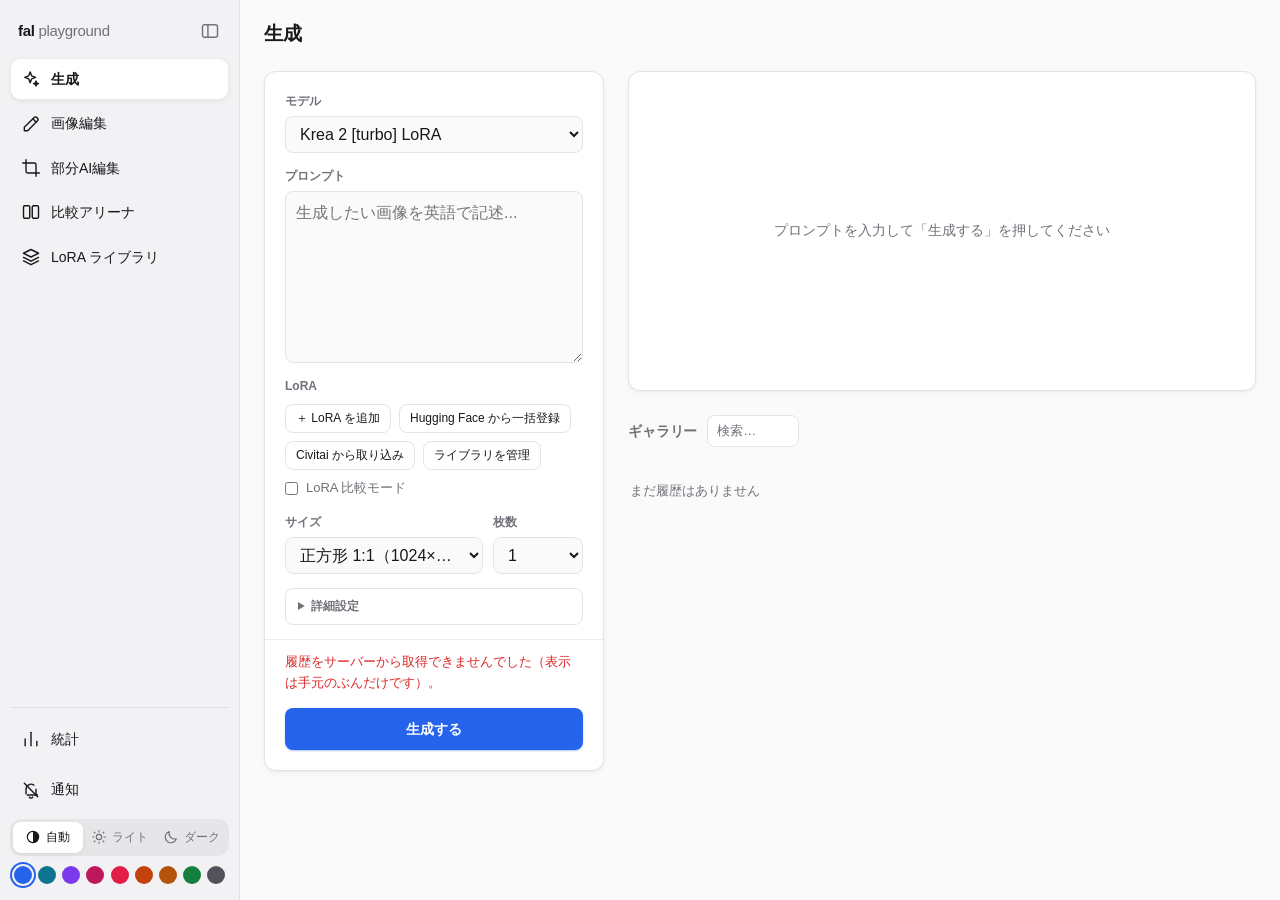
==== index.html @ 38bcb949 "アクセントカラーを 9 色から選べるようにする 8/20 のブランチ (9a305e4) に積まれたまま main に入っていなかった機能を、 今の作り (shell.js のサイドバーがテーマを持つ" ====
<!doctype html>
<html lang="ja" data-theme="auto">
<head>
<meta charset="utf-8">
<meta name="viewport" content="width=device-width, initial-scale=1, viewport-fit=cover">
<title>fal playground</title>
<!-- ホーム画面に追加してアプリとして使うための設定（iPhone / Android 共通）。
     manifest は Cloudflare Access の下でも読めるよう Cookie 付きで取らせる -->
<link rel="manifest" href="/manifest.json" crossorigin="use-credentials">
<link rel="icon" href="/icons/icon-192.png" type="image/png">
<link rel="apple-touch-icon" href="/icons/apple-touch-icon.png">
<meta name="apple-mobile-web-app-capable" content="yes">
<meta name="mobile-web-app-capable" content="yes">
<meta name="apple-mobile-web-app-title" content="fal">
<!-- ステータスバーの色。テーマの切り替えに合わせて push.js が実際の背景色に更新する -->
<meta name="theme-color" content="#fafafa" media="(prefers-color-scheme: light)">
<meta name="theme-color" content="#101012" media="(prefers-color-scheme: dark)">
<link rel="stylesheet" href="style.css">
<script>
/* 保存済みのテーマ・アクセントカラー・サイドバーの開閉は、描画前に反映する。
   後から JS で当てると、明→暗の切り替わりや幅の跳ねが一瞬見えてしまう */
(function () {
  try {
    var d = document.documentElement, s = localStorage;
    d.dataset.theme = s.getItem('fal_theme') || 'auto';
    var accent = s.getItem('fal_accent');
    if (accent && accent !== 'blue') d.dataset.accent = accent;
    d.dataset.sidebar = s.getItem('fal_sidebar') || 'open';
  } catch (e) { /* ストレージが使えない環境では既定のまま */ }
})();
</script>
<script src="store.js" defer></script>
<script src="lora-library.js" defer></script>
<script src="sync-merge.js" defer></script>
<script src="device-sync.js" defer></script>
<script src="hf-import.js" defer></script>
<script src="civitai-import.js" defer></script>
<script src="history-feed.js" defer></script>
<script src="gallery-pager.js" defer></script>
<script src="lightbox-zoom.js" defer></script>
<script src="swipe-nav.js" defer></script>
<script src="modal-errors.js" defer></script>
<script src="app.js" defer></script>
<script src="push.js" defer></script>
</head>
<body>

<div class="shell">

<!-- サイドバーの中身は shell.js が描画する（全ページ共通） -->
<aside id="appSidebar" class="sidebar" aria-label="ナビゲーション"></aside>

<div class="shell-body">

<main class="layout">
  <aside class="panel controls">
    <label class="field">
      <span class="label">モデル</span>
      <select id="modelSelect"></select>
    </label>

    <label class="field" id="customModelField" hidden>
      <span class="label">カスタムモデル ID</span>
      <input id="customModel" type="text" placeholder="fal-ai/..." spellcheck="false">
    </label>

    <details class="field lora-accordion collapsible" id="ckptField" hidden open>
      <summary class="label" id="ckptLabel">チェックポイント<span class="accordion-note" id="ckptSummaryNote"></span></summary>
      <div class="lora-row ckpt-row">
        <select id="ckptSelect" class="lora-select" title="生成に使うチェックポイント（UNet）。URL 登録したものは初回使用時に Modal Volume へ取り込まれます"></select>
        <input id="ckptPath" class="lora-path" type="text" placeholder="https://huggingface.co/owner/repo/resolve/main/... または Volume 内のファイル名" spellcheck="false" autocomplete="off" hidden>
        <div class="lora-actions">
          <button id="ckptHfBtn" class="ghost-btn small" type="button">Hugging Face から一括登録</button>
          <button id="ckptCivitaiBtn" class="ghost-btn small" type="button">Civitai から取り込み</button>
          <button id="ckptUnregBtn" class="ghost-btn small" type="button" hidden>登録解除</button>
        </div>
      </div>
      <div class="ckpt-hint">初回使用時は Hugging Face から Modal Volume への取り込みが走るため、サイズにより数分かかります（2 回目以降はキャッシュ）</div>
    </details>

    <label class="field prompt-field">
      <span class="label">プロンプト</span>
      <textarea id="prompt" rows="6" placeholder="生成したい画像を英語で記述..." spellcheck="false"></textarea>
    </label>

    <details class="field lora-accordion" id="loraField" hidden open>
      <summary class="label" id="loraLabel">LoRA</summary>
      <div id="loraList" class="lora-list"></div>
      <div class="lora-actions">
        <button id="addLoraBtn" class="ghost-btn small" type="button">＋ LoRA を追加</button>
        <button id="hfOpenBtn" class="ghost-btn small" type="button">Hugging Face から一括登録</button>
        <button id="civitaiOpenBtn" class="ghost-btn small" type="button">Civitai から取り込み</button>
        <a href="library.html" class="ghost-btn small" title="表示名・トリガーワード・既定 scale をまとめて編集します">ライブラリを管理</a>
      </div>
      <p class="hint" id="loraFilterHint" hidden></p>
      <label class="compare-toggle">
        <input type="checkbox" id="compareToggle"> LoRA 比較モード
      </label>

      <div class="field compare-field" id="compareField" hidden>
        <span class="label">比較する LoRA（試行ごと・共通 LoRA に追加されます）</span>
        <div id="variantList"></div>
        <button id="addVariantBtn" class="ghost-btn small" type="button">＋ 試行を追加</button>
      </div>
    </details>

    <div class="row">
      <label class="field">
        <span class="label">サイズ</span>
        <select id="sizeSelect"></select>
      </label>
      <label class="field num-field">
        <span class="label">枚数</span>
        <select id="numImages">
          <option value="1">1</option>
          <option value="2">2</option>
          <option value="3">3</option>
          <option value="4">4</option>
        </select>
      </label>
    </div>

    <div class="field custom-size" id="customSizeField" hidden>
      <div class="size-inputs">
        <label class="size-dim">
          <span class="label">幅</span>
          <input id="customWidth" type="number" min="256" max="2048" step="8" value="1280">
        </label>
        <button id="swapSizeBtn" class="ghost-btn icon-btn" type="button" title="幅と高さを入れ替え" aria-label="幅と高さを入れ替え">⇄</button>
        <label class="size-dim">
          <span class="label">高さ</span>
          <input id="customHeight" type="number" min="256" max="2048" step="8" value="720">
        </label>
      </div>
      <div class="size-hint">
        <span>8 の倍数・256〜2048</span>
        <span id="mpReadout"></span>
      </div>
    </div>

    <details class="advanced">
      <summary>詳細設定</summary>
      <div class="advanced-body">
        <div class="field">
          <span class="label">シード <em>（「固定」にチェック時のみ使用）</em></span>
          <div class="seed-row">
            <input id="seed" type="number" min="0" placeholder="random">
            <label class="seed-lock" title="チェックすると入力したシード値で生成します。オフの間はシードは使われずランダムになります">
              <input type="checkbox" id="seedLock"> 固定
            </label>
          </div>
        </div>
        <div class="row">
          <label class="field">
            <span class="label">ステップ数</span>
            <input id="steps" type="number" min="1" max="100" placeholder="デフォルト">
          </label>
          <label class="field">
            <span class="label">ガイダンス</span>
            <input id="guidance" type="number" min="0" max="30" step="0.5" placeholder="デフォルト">
          </label>
        </div>

        <!-- 統合版（wan_vace_app）の generate だけが受け付ける項目。空欄は送らない -->
        <div class="row" id="wanSamplerRow" hidden>
          <label class="field">
            <span class="label">サンプラー</span>
            <input id="samplerName" type="text" placeholder="er_sde" spellcheck="false" autocomplete="off">
          </label>
          <label class="field">
            <span class="label">スケジューラ</span>
            <input id="scheduler" type="text" placeholder="simple" spellcheck="false" autocomplete="off">
          </label>
          <label class="field num-field">
            <span class="label">denoise</span>
            <input id="denoise" type="number" min="0" max="1" step="0.05" placeholder="1.0">
          </label>
        </div>

        <!-- Qwen-Image 2.1 だけが受け付ける項目。空欄は送らない -->
        <div class="row" id="q21CfgRow" hidden>
          <label class="field num-field" title="前半のこのステップ数だけガイダンスを掛け、残りはガイダンス 1 で回します。空欄なら全ステップに掛けます。例: ステップ 40・ガイダンス 3 なら 12">
            <span class="label">ガイダンスを掛けるステップ</span>
            <input id="cfgSteps" type="number" min="0" max="100" step="1" placeholder="全ステップ">
          </label>
        </div>
      </div>
    </details>

    <div class="generate-area">
      <div class="generate-row">
        <button id="generateBtn" class="primary-btn">生成する</button>
        <!-- Modal 版のウォーム残り時間。減っていくリングだけで、秒数は出さない -->
        <span id="warmRing" class="warm-ring" role="img" hidden>
          <svg viewBox="0 0 24 24" aria-hidden="true">
            <circle class="warm-track" cx="12" cy="12" r="9"></circle>
            <circle class="warm-arc" cx="12" cy="12" r="9"></circle>
          </svg>
        </span>
      </div>
      <div class="job-stack">
        <div id="jobList" class="job-list"></div>
        <div id="jobHint" class="job-hint" hidden>コールドスタート時は 1 分ほどかかります</div>
        <div id="error" class="error" role="alert" hidden></div>
      </div>
    </div>
  </aside>

 <section class="results">
    <div id="detail" class="panel detail">
      <div class="detail-empty">プロンプトを入力して「生成する」を押してください</div>
   </div>

    <section class="gallery-section">
      <div class="gallery-head">
        <h2>ギャラリー</h2>
        <span id="galleryCount" class="gallery-count" title="履歴の件数・画像の枚数（検索中は一致したぶん）"></span>
        <input id="gallerySearch" class="gallery-search" type="search" size="8" placeholder="検索…" spellcheck="false" autocomplete="off">
      </div>
      <div id="gallery" class="gallery"></div>
   </section>
  </section>
</main>

</div><!-- /.shell-body -->
</div><!-- /.shell -->

<dialog id="statsDialog" class="key-dialog stats-dialog">
  <form method="dialog" class="key-form">
    <h2>生成時間の統計</h2>
    <p class="hint">
      アクセスポイント（モデル）別の、画像 1 枚あたりの生成所要時間です。<br>
      Modal 版は順次処理の待ち時間を除いた実処理時間で集計します（過去の記録は完了時刻からの推定補正）。
      fal はキュー待ちを含む実測値です。30 分を超える値は異常値として集計から除外します。
    </p>
    <div id="statsBody" class="stats-body"></div>
    <div class="key-actions">
      <!-- autofocus で開いた直後のフォーカスをスクロール領域ではなくボタンに置く -->
      <button value="close" class="ghost-btn" autofocus>閉じる</button>
    </div>
  </form>
</dialog>

<!-- 生成が終わっても勝手に飛ばさない。結果が画面の外にあるときだけこれを出し、
     押されたら結果まで送る（下にあるときは画面の下・上にあるときは上に出る） -->
<button id="jumpResult" class="jump-result" type="button" hidden>
  <span class="jump-arrow" aria-hidden="true">↓</span>生成結果へ
</button>

<div id="lightbox" class="lightbox" hidden>
  <button id="lightboxClose" class="lightbox-close mobile-only" type="button" aria-label="閉じる">✕</button>
  <img alt="">
  <div id="lightboxCounter" class="lightbox-counter mobile-only" hidden></div>
</div>

<script src="shell.js"></script>
</body>
</html>
---- style.css ----
/* ---------- theme ---------- */

/* アクセントカラー（サイドバーで 9 色から選ぶ。shell.js）。
   色ごとにライト用（-l）とダーク用（-d）の値を持ち、下の配色の定義が
   そのどちらかを --accent に入れる。どの色も、ボタンの文字（--accent-text）と
   背景の上の色がコントラスト比 4.5 以上になるように選んである。
   既定のブルーは以前からの配色のまま */
:root {
  --accent-l: #2563eb; --accent-hover-l: #1d4ed8; --accent-text-l: #ffffff;
  --accent-d: #3b82f6; --accent-hover-d: #60a5fa; --accent-text-d: #0b1220;
}
[data-accent="cyan"] { --accent-l: #0e7490; --accent-hover-l: #155e75; --accent-text-l: #ffffff; --accent-d: #22d3ee; --accent-hover-d: #67e8f9; --accent-text-d: #083344; }
[data-accent="purple"] { --accent-l: #7c3aed; --accent-hover-l: #6d28d9; --accent-text-l: #ffffff; --accent-d: #a78bfa; --accent-hover-d: #c4b5fd; --accent-text-d: #1e1033; }
[data-accent="pink"] { --accent-l: #be185d; --accent-hover-l: #9d174d; --accent-text-l: #ffffff; --accent-d: #f472b6; --accent-hover-d: #f9a8d4; --accent-text-d: #3b0a24; }
[data-accent="red"] { --accent-l: #e11d48; --accent-hover-l: #be123c; --accent-text-l: #ffffff; --accent-d: #fb7185; --accent-hover-d: #fda4af; --accent-text-d: #3b0712; }
[data-accent="orange"] { --accent-l: #c2410c; --accent-hover-l: #9a3412; --accent-text-l: #ffffff; --accent-d: #fb923c; --accent-hover-d: #fdba74; --accent-text-d: #2a1204; }
[data-accent="yellow"] { --accent-l: #b45309; --accent-hover-l: #92400e; --accent-text-l: #ffffff; --accent-d: #fbbf24; --accent-hover-d: #fcd34d; --accent-text-d: #291a00; }
[data-accent="green"] { --accent-l: #15803d; --accent-hover-l: #166534; --accent-text-l: #ffffff; --accent-d: #4ade80; --accent-hover-d: #86efac; --accent-text-d: #052e16; }
[data-accent="graphite"] { --accent-l: #52525b; --accent-hover-l: #3f3f46; --accent-text-l: #ffffff; --accent-d: #a1a1aa; --accent-hover-d: #d4d4d8; --accent-text-d: #18181b; }

:root {
  --bg: #fafafa;
  --panel: #ffffff;
  --text: #18181b;
  --muted: #71717a;
  --border: #e4e4e7;
  --accent: var(--accent-l);
  --accent-hover: var(--accent-hover-l);
  --accent-text: var(--accent-text-l);
  --danger: #dc2626;
  --warn: #d97706;
  --success: #16a34a;
  /* 重なりの階層はシャドウの深さで表現する（浮いているものほど深い） */
  --shadow: 0 1px 2px rgb(0 0 0 / 0.04), 0 2px 6px rgb(0 0 0 / 0.04);
  --shadow-raised: 0 2px 6px rgb(0 0 0 / 0.06), 0 8px 24px rgb(0 0 0 / 0.10);
  --shadow-floating: 0 4px 12px rgb(0 0 0 / 0.10), 0 24px 60px rgb(0 0 0 / 0.22);
  /* 半透明マテリアル: バー類は背後をぼかして透かし、コンテンツが下を流れる */
  --material: rgb(255 255 255 / 0.72);
  --hairline: rgb(0 0 0 / 0.07);
  /* サイドバーは本文よりわずかに沈ませて、操作の層と内容の層を分ける */
  --sidebar-bg: #f2f2f4;
  --nav-hover: rgb(0 0 0 / 0.05);
  --nav-active: color-mix(in srgb, var(--accent) 12%, transparent);
  /* 現在地の項目。サイドバーより明るい面を置いて浮かせる（色では示さない） */
  --nav-current: #ffffff;
  --nav-current-edge: rgb(0 0 0 / 0.08);
  color-scheme: light;
}

[data-theme="dark"] {
  --bg: #101012;
  --panel: #18181b;
  --text: #f4f4f5;
  --muted: #a1a1aa;
  --border: #2a2a2e;
  --accent: var(--accent-d);
  --accent-hover: var(--accent-hover-d);
  --accent-text: var(--accent-text-d);
  --danger: #f87171;
  --warn: #fbbf24;
  --success: #4ade80;
  --shadow: 0 1px 2px rgb(0 0 0 / 0.3), 0 2px 6px rgb(0 0 0 / 0.25);
  --shadow-raised: 0 2px 6px rgb(0 0 0 / 0.35), 0 8px 24px rgb(0 0 0 / 0.4);
  --shadow-floating: 0 4px 12px rgb(0 0 0 / 0.4), 0 24px 60px rgb(0 0 0 / 0.55);
  --material: rgb(20 20 23 / 0.72);
  --hairline: rgb(255 255 255 / 0.09);
  --sidebar-bg: #0b0b0d;
  --nav-hover: rgb(255 255 255 / 0.07);
  --nav-active: color-mix(in srgb, var(--accent) 20%, transparent);
  --nav-current: rgb(255 255 255 / 0.10);
  --nav-current-edge: rgb(255 255 255 / 0.14);
  color-scheme: dark;
}

@media (prefers-color-scheme: dark) {
  [data-theme="auto"] {
    --bg: #101012;
    --panel: #18181b;
    --text: #f4f4f5;
    --muted: #a1a1aa;
    --border: #2a2a2e;
    --accent: var(--accent-d);
    --accent-hover: var(--accent-hover-d);
    --accent-text: var(--accent-text-d);
    --danger: #f87171;
    --warn: #fbbf24;
    --success: #4ade80;
    --shadow: 0 1px 2px rgb(0 0 0 / 0.3), 0 2px 6px rgb(0 0 0 / 0.25);
    --shadow-raised: 0 2px 6px rgb(0 0 0 / 0.35), 0 8px 24px rgb(0 0 0 / 0.4);
    --shadow-floating: 0 4px 12px rgb(0 0 0 / 0.4), 0 24px 60px rgb(0 0 0 / 0.55);
    --material: rgb(20 20 23 / 0.72);
    --hairline: rgb(255 255 255 / 0.09);
    --sidebar-bg: #0b0b0d;
    --nav-hover: rgb(255 255 255 / 0.07);
    --nav-active: color-mix(in srgb, var(--accent) 20%, transparent);
    --nav-current: rgb(255 255 255 / 0.10);
    --nav-current-edge: rgb(255 255 255 / 0.14);
    color-scheme: dark;
  }
}

/* ---------- shape ---------- */
:root {
  /* 角丸は 2 段階だけ。面（パネル・カード）と、その中の部品（入力・ボタン） */
  --radius-panel: 12px;
  --radius-control: 8px;
  /* サイドバーの幅。畳むとアイコンだけのレールになる */
  --sidebar-w: 240px;
}

[data-sidebar="rail"] { --sidebar-w: 64px; }

/* ---------- motion ---------- */
:root {
  /* 既定はオーバーシュートなしの減衰カーブ（damping 1.0 相当）。
     跳ねる動きは勢いを伴う操作にだけ使う */
  --spring: cubic-bezier(0.32, 0.72, 0, 1);
  --dur-press: 0.1s;   /* 押下は即時に */
  --dur-quick: 0.2s;
  --dur-move: 0.35s;
}

/* ---------- base ---------- */
* { box-sizing: border-box; }

[hidden] { display: none !important; }

body {
  margin: 0;
  font-family: -apple-system, BlinkMacSystemFont, "Segoe UI", Roboto,
    "Hiragino Sans", "Noto Sans JP", sans-serif;
  font-size: 14px;
  line-height: 1.6;
  background: var(--bg);
  color: var(--text);
  /* テーマ切替（自動含む）で明暗が急にジャンプしないようにならす */
  transition: background-color 0.25s ease, color 0.25s ease;
}

a { color: var(--accent); }

/* 見出しはサイズに応じてトラッキングを詰める（大きい文字ほど負に） */
h2, h3 { letter-spacing: -0.01em; line-height: 1.3; }

/* ---------- 画面遷移 ---------- */
/* 画面ごとに別ページなので、移るたびに一度白くなる。それが「ワンテンポ遅れる」
   印象の正体でもあるため、前後の画面を短くクロスフェードでつなぐ。
   サイドバーとページバーには名前を付けて前後で同じものとして扱わせ、
   その場に留めたまま本文だけを入れ替える（現在地のハイライトだけが移る）。
   未対応のブラウザでは何も起きない＝これまでどおり */
@view-transition { navigation: auto; }

.sidebar { view-transition-name: app-sidebar; }
.pagebar { view-transition-name: app-pagebar; }

::view-transition-old(root), ::view-transition-new(root),
::view-transition-old(app-sidebar), ::view-transition-new(app-sidebar),
::view-transition-old(app-pagebar), ::view-transition-new(app-pagebar) {
  animation-duration: var(--dur-quick);
  animation-timing-function: var(--spring);
}

/* ---------- shell（サイドバー + ページバー） ---------- */
/* 画面ごとの機能はすべて左のサイドバーに集約する。上部に横並びのバーを置くと、
   項目が増えるたびに幅を食い合い、スマホでは横スクロールに追いやられていた。
   縦に並べれば増減に強く、今どの画面にいるかも一目で分かる。 */

.shell {
  display: flex;
  align-items: flex-start;
  min-height: 100vh;
  min-height: 100svh;
}

.shell-body {
  flex: 1;
  min-width: 0;
}

.sidebar {
  position: sticky;
  top: 0;
  z-index: 40;
  flex: none;
  width: var(--sidebar-w);
  height: 100vh;
  height: 100svh;
  display: flex;
  flex-direction: column;
  gap: 4px;
  /* viewport-fit=cover 対応。左端の切り欠きにも潜らせない */
  padding: 14px 10px calc(14px + env(safe-area-inset-bottom));
  padding-top: calc(14px + env(safe-area-inset-top));
  padding-left: calc(10px + env(safe-area-inset-left));
  background: var(--sidebar-bg);
  border-right: 1px solid var(--hairline);
  /* 畳むときは幅だけを動かす。中身の位置は動かさない（視線が散る） */
  transition: width var(--dur-move) var(--spring);
  overflow-x: hidden;
  overflow-y: auto;
  scrollbar-width: thin;
}

/* 引き出しを開いたときの移動先。器そのものなのでリングは出さない */
.sidebar:focus { outline: none; }

.sidebar-head {
  display: flex;
  align-items: center;
  gap: 6px;
  min-height: 36px;
  padding: 0 2px 6px;
}

.sidebar-brand {
  flex: 1;
  min-width: 0;
  padding-left: 6px;
  font-size: 15px;
  font-weight: 700;
  letter-spacing: -0.02em;
  color: var(--text);
  text-decoration: none;
  white-space: nowrap;
  overflow: hidden;
  text-overflow: ellipsis;
}

.sidebar-brand span { font-weight: 400; color: var(--muted); }

.sidebar-btn {
  flex: none;
  width: 34px;
  height: 34px;
  display: grid;
  place-items: center;
  border: none;
  background: none;
  color: var(--muted);
  border-radius: var(--radius-control);
  transition: background var(--dur-quick) ease, color var(--dur-quick) ease;
}

.sidebar-btn:hover { background: var(--nav-hover); color: var(--text); }

/* 閉じる ✕ はドロワー（幅の狭いとき）だけの操作 */
.sidebar-btn.drawer-only { display: none; }

.sidebar-nav {
  display: flex;
  flex-direction: column;
  gap: 2px;
}

.sidebar-foot {
  margin-top: auto;
  padding-top: 10px;
  display: flex;
  flex-direction: column;
  gap: 8px;
  border-top: 1px solid var(--hairline);
}

.nav-item {
  display: flex;
  align-items: center;
  gap: 10px;
  width: 100%;
  padding: 9px 10px;
  /* 現在地の枠ぶんを全項目で確保しておく（box-sizing: border-box なので
     枠が付いても大きさは変わらず、画面を移っても行の高さが動かない） */
  border: 1px solid transparent;
  background: none;
  border-radius: 10px;
  color: var(--text);
  font: inherit;
  font-weight: 500;
  text-align: left;
  text-decoration: none;
  white-space: nowrap;
  overflow: hidden;
  transition: background var(--dur-quick) ease, color var(--dur-quick) ease,
    border-color var(--dur-quick) ease, box-shadow var(--dur-quick) ease;
}

.nav-item:hover { background: var(--nav-hover); }
.nav-item:active { background: var(--nav-active); }

/* 現在地は、まわりより明るい面が薄く浮き出ている形で示す。
   文字色だけだと畳んだとき（アイコンのみ）に分からず、色で示すと
   テーマやコントラスト設定で読みにくくなるので、面と影で示す */
.nav-item.active {
  background: var(--nav-current);
  border-color: var(--nav-current-edge);
  color: var(--text);
  font-weight: 600;
  box-shadow: var(--shadow);
}

.nav-item .icon,
.pagebar-menu .icon,
.sidebar-btn .icon {
  width: 20px;
  height: 20px;
  flex: none;
}

.nav-label {
  min-width: 0;
  overflow: hidden;
  text-overflow: ellipsis;
}

/* アクセントカラーの色見本（9 色）。今の色には輪を付ける */
.accent-row {
  display: flex;
  justify-content: space-between;
  gap: 4px;
  padding: 2px 4px;
}

.accent-swatch {
  width: 18px;
  height: 18px;
  flex: none;
  padding: 0;
  border: none;
  border-radius: 50%;
  background: var(--swatch);
  cursor: pointer;
  transition: transform var(--dur-quick) var(--spring);
}

.accent-swatch:hover { transform: scale(1.15); }
.accent-swatch:active { transform: scale(0.9); }

.accent-swatch[aria-pressed="true"] {
  box-shadow: 0 0 0 2px var(--sidebar-bg), 0 0 0 4px var(--swatch);
}

/* 生成完了の通知（push.js）。オン / オフでベルの絵を入れ替え、オンのときだけ色を付ける */
#pushNav .push-icon { display: contents; }
#pushNav .push-icon-on,
#pushNav.on .push-icon-off { display: none; }
#pushNav.on .push-icon-on { display: contents; }
#pushNav.on { color: var(--accent); }
#pushNav.busy { opacity: 0.6; pointer-events: none; }

/* 通知まわりの案内。画面ごとに共通のお知らせ欄が無いので、小さなトーストで出す */
.push-toast {
  position: fixed;
  /* left/right + margin auto で中央に寄せる（left: 50% だけだと使える幅が
     画面の半分になり、短い文でも折り返してしまう） */
  left: 16px;
  right: 16px;
  margin-inline: auto;
  width: fit-content;
  max-width: 520px;
  bottom: calc(24px + env(safe-area-inset-bottom));
  z-index: 60;
  padding: 12px 16px;
  border-radius: 12px;
  background: var(--material);
  -webkit-backdrop-filter: blur(20px) saturate(180%);
  backdrop-filter: blur(20px) saturate(180%);
  border: 1px solid var(--hairline);
  box-shadow: var(--shadow);
  color: var(--text);
  font-size: 14px;
  line-height: 1.5;
  transform: translateY(12px);
  opacity: 0;
  visibility: hidden;
  transition: opacity 0.2s ease, transform 0.2s ease, visibility 0.2s;
}

.push-toast.show {
  opacity: 1;
  visibility: visible;
  transform: translateY(0);
}

@media (max-width: 430px) {
  /* 下部固定の生成バーに重ならない位置に出す */
  .push-toast { bottom: calc(110px + env(safe-area-inset-bottom)); }
}

@media (prefers-reduced-motion: reduce) {
  .push-toast { transition: none; }
}

/* テーマは巡回ボタンではなく 3 択にする。今どれを選んでいるかが常に見える */
.theme-seg {
  display: flex;
  gap: 2px;
  padding: 3px;
  border-radius: 11px;
  background: var(--nav-hover);
}

.theme-btn {
  flex: 1;
  min-width: 0;
  display: flex;
  align-items: center;
  justify-content: center;
  gap: 5px;
  padding: 6px 4px;
  border: none;
  background: none;
  border-radius: 8px;
  color: var(--muted);
  font-size: 12px;
  transition: background var(--dur-quick) ease, color var(--dur-quick) ease;
}

.theme-btn .icon { width: 16px; height: 16px; flex: none; }
.theme-btn:hover { color: var(--text); }

.theme-btn[aria-pressed="true"] {
  background: var(--panel);
  color: var(--text);
  box-shadow: var(--shadow);
}

.theme-label { overflow: hidden; text-overflow: ellipsis; }

/* ---------- ページバー ---------- */
/* PC では画面名の見出しだけ。狭いときだけハンバーガー付きの固定バーになる */
.pagebar {
  display: flex;
  align-items: center;
  gap: 8px;
  max-width: 1400px;
  margin: 0 auto;
  padding: 22px 24px 0;
}

[data-page="edit.html"] .pagebar,
[data-page="library.html"] .pagebar { max-width: 760px; }
[data-page="imgedit.html"] .pagebar { max-width: 860px; }
[data-page="imgedit.html"] .pagebar,
[data-page="library.html"] .pagebar { padding-inline: 16px; }

.pagebar-title {
  margin: 0;
  font-size: 19px;
  font-weight: 650;
  letter-spacing: -0.02em;
  line-height: 1.3;
}

.pagebar-menu { display: none; }

.shell-scrim {
  position: fixed;
  inset: 0;
  /* 下部固定の生成バー（z-index: 50）ごと暗くする */
  z-index: 55;
  background: rgb(0 0 0 / 0.4);
  -webkit-backdrop-filter: blur(3px);
  backdrop-filter: blur(3px);
  animation: fade-in var(--dur-quick) ease;
}

/* 常設サイドバー（901px 以上）だけの畳んだ状態 */
@media (min-width: 901px) {
  [data-sidebar="rail"] .sidebar-brand { display: none; }
  [data-sidebar="rail"] .sidebar-head { justify-content: center; padding-inline: 0; }
  [data-sidebar="rail"] .nav-label,
  [data-sidebar="rail"] .theme-label { display: none; }

  [data-sidebar="rail"] .nav-item {
    justify-content: center;
    padding-inline: 0;
  }

  /* 畳んだ幅では 3 つ横に並ばないので縦に積む */
  [data-sidebar="rail"] .theme-seg { flex-direction: column; }
  [data-sidebar="rail"] .theme-btn { padding: 8px 4px; }
  /* アクセントの色見本は、畳んだサイドバー（アイコンだけ）には入らないので出さない */
  [data-sidebar="rail"] .accent-row { display: none; }
}

/* ドロワー（900px 以下）: 常設をやめて、上から重なる引き出しにする */
@media (max-width: 900px) {
  .sidebar {
    position: fixed;
    top: 0;
    left: 0;
    bottom: 0;
    height: auto;
    width: min(272px, 85vw);
    background: var(--panel);
    box-shadow: var(--shadow-floating);
    transform: translateX(-100%);
    transition: transform var(--dur-move) var(--spring);
    /* 下部固定の生成バー（z-index: 50）より前に出す */
    z-index: 60;
  }

  [data-drawer="open"] .sidebar { transform: none; }

  .sidebar-btn.drawer-only { display: grid; }
  #sidebarToggle { display: none; }

  .pagebar {
    position: sticky;
    top: 0;
    z-index: 30;
    max-width: none;
    padding: 10px 16px;
    padding-top: calc(10px + env(safe-area-inset-top));
    padding-left: calc(16px + env(safe-area-inset-left));
    padding-right: calc(16px + env(safe-area-inset-right));
    background: var(--material);
    -webkit-backdrop-filter: blur(20px) saturate(180%);
    backdrop-filter: blur(20px) saturate(180%);
    border-bottom: 1px solid var(--hairline);
  }

  [data-page] .pagebar { max-width: none; padding-inline: 16px; }

  .pagebar-menu {
    display: grid;
    place-items: center;
    width: 40px;
    height: 40px;
    margin-left: -8px;
    border: none;
    background: none;
    border-radius: 10px;
    color: var(--text);
  }

  .pagebar-menu:active { background: var(--nav-hover); }
  .pagebar-title { font-size: 17px; }
}

/* ---------- layout ---------- */
/* 列は minmax(0, 1fr) にする。1fr だけだと最小幅が auto になり、
   折り返せない中身（select の長いモデル名など）の固有幅で列が
   ビューポートより広がってページ全体が横にはみ出す（スマホで
   縮小表示・右に余白ができる）ため */
.layout {
  display: grid;
  grid-template-columns: 340px minmax(0, 1fr);
  gap: 24px;
  max-width: 1400px;
  margin: 0 auto;
  padding: 24px;
}

@media (max-width: 900px) {
  .layout { grid-template-columns: minmax(0, 1fr); }
}

.panel {
  background: var(--panel);
  border: 1px solid var(--border);
  border-radius: var(--radius-panel);
  box-shadow: var(--shadow);
}

/* ---------- controls ---------- */
.controls {
  padding: 20px;
  display: flex;
  flex-direction: column;
  gap: 14px;
  align-self: start;
  position: sticky;
  top: 24px;
  /* パネルが縦長でも生成ボタンに届くよう、はみ出し分は内部スクロール */
  max-height: calc(100vh - 48px);
  max-height: calc(100svh - 48px);
  overflow-y: auto;
}

@media (max-width: 900px) {
  .controls {
    position: static;
    max-height: none;
    overflow: visible;
  }
}

.field {
  display: flex;
  flex-direction: column;
  gap: 5px;
}

.label {
  font-size: 12px;
  font-weight: 600;
  color: var(--muted);
}

.label em {
  font-style: normal;
  font-weight: 400;
}

input, select, textarea {
  font: inherit;
  /* 16px 未満だと iOS Safari がフォーカス時に自動ズームする */
  font-size: 16px;
  color: var(--text);
  background: var(--bg);
  border: 1px solid var(--border);
  border-radius: var(--radius-control);
  padding: 8px 10px;
  width: 100%;
  /* width: 100% だけでは縮まない。min-width の初期値 auto は「中身の幅」を
     下限にするので、中身が画面より広いと箱ごと広がる。
     **iOS Safari は <select> の中身を「いちばん長い選択肢」で測る**ため、
     長いチェックポイント名（例「既定（qwen_image_2.1_Q8_0.gguf）」）が入ると
     行が画面幅を超え、ページ全体が横にパンできてしまう。
     .lora-head .lora-select には個別に入れてあったが、チェックポイント欄の
     select は .lora-row の直下なのでそのルールが当たっていなかった。
     ここで全体に効かせる（Chromium は select を勝手に切り詰めるので再現しない） */
  min-width: 0;
  max-width: 100%;
  transition: border-color var(--dur-quick) ease, box-shadow var(--dur-quick) ease;
}

/* 縮めた select の文字は「…」で切る（ぶつ切りだと壊れて見える） */
select { text-overflow: ellipsis; }

input:focus, select:focus, textarea:focus {
  outline: none;
  border-color: var(--accent);
  box-shadow: 0 0 0 3px color-mix(in srgb, var(--accent) 22%, transparent);
}

textarea { resize: vertical; min-height: 80px; }

.row { display: flex; gap: 10px; }
/* min-width: 0 が無いと、flex item の下限が「中身の固有幅」になる。
   **iOS Safari は width: 100% の <input> を縮められる箱として扱わず、
   固有幅（size=20 ぶん、16px で 170px 前後）をそのまま下限に効かせる**。
   そのため 3 欄の行（サンプラー / スケジューラ / denoise。Modal のモデルを
   選んだときだけ出る）が 550px 前後まで広がり、ページ全体が横にパンできて
   いた。Chromium は % 幅の input の min-content を 0 とみなすので再現しない
   （input 自体の min-width: 0 は 518df1e で入れてあるが、それは input の
   下限であって、この label の下限には効かない） */
.row .field { flex: 1; min-width: 0; }
.num-field { max-width: 90px; }

.advanced {
  border: 1px solid var(--border);
  border-radius: 8px;
  padding: 0;
}

.advanced summary {
  cursor: pointer;
  padding: 8px 12px;
  font-size: 12px;
  font-weight: 600;
  color: var(--muted);
  user-select: none;
}

.advanced-body {
  padding: 4px 12px 12px;
  display: flex;
  flex-direction: column;
  gap: 12px;
}

.seed-row {
  display: flex;
  align-items: center;
  gap: 10px;
}

.seed-row input[type="number"] {
  flex: 1;
  min-width: 0;
}

.seed-lock {
  display: flex;
  align-items: center;
  gap: 6px;
  font-size: 13px;
  color: var(--muted);
  cursor: pointer;
  white-space: nowrap;
}

.seed-lock input {
  width: auto;
  margin: 0;
  accent-color: var(--accent);
}

/* ---------- lora ---------- */
/* PC ではアコーディオンとして振る舞わせない（常時展開・従来のラベル見た目） */
details.lora-accordion { display: block; }

.lora-accordion > summary {
  list-style: none;
  pointer-events: none;
  user-select: none;
}

.lora-accordion > summary::-webkit-details-marker { display: none; }

/* 畳めること自体に意味があるアコーディオン（詳細設定など）は、PC でも
   summary を押せるようにする。上の pointer-events: none は「PC では常に開いた
   まま見せる」ための指定で、open が付いていない details に効くと二度と
   開けなくなる */
.lora-accordion.collapsible > summary {
  pointer-events: auto;
  cursor: pointer;
}

.lora-accordion.collapsible > summary::before { content: "\25B8 "; }
.lora-accordion.collapsible[open] > summary::before { content: "\25BE "; }

.lora-accordion > :not(summary) { margin-top: 8px; }

/* 畳んでいる間だけ、summary に今の選択内容を添える（開けば中身で分かる） */
.accordion-note {
  color: var(--muted);
  font-weight: 400;
}

.accordion-note:not(:empty)::before { content: "："; }

.lora-accordion[open] > summary .accordion-note { display: none; }

.lora-list {
  display: flex;
  flex-direction: column;
  gap: 8px;
}

.lora-list:empty { display: none; }

.lora-row {
  border: 1px solid var(--border);
  border-radius: 8px;
  padding: 10px;
  display: flex;
  flex-direction: column;
  gap: 8px;
}

.lora-scale {
  display: flex;
  align-items: center;
  gap: 8px;
}

.lora-scale .scale-label {
  font-size: 12px;
  color: var(--muted);
}

.lora-scale input[type="range"] {
  flex: 1;
  width: auto;
  min-width: 0;
  padding: 0;
  border: none;
  background: transparent;
  accent-color: var(--accent);
}

.lora-scale input[type="range"]:focus { outline: none; }

.lora-scale input[type="number"] { width: 64px; flex-shrink: 0; }

.lora-scale button { flex-shrink: 0; }

.lora-actions {
  display: flex;
  gap: 8px;
  flex-wrap: wrap;
  align-items: center;
}
.lora-actions a.ghost-btn { text-decoration: none; }

/* チェックポイント指定版の選択行（.lora-row の構造を流用） */
.ckpt-hint {
  margin-top: 6px;
  font-size: 12px;
  color: var(--muted);
}

.lora-head {
  display: flex;
  gap: 8px;
}

.lora-head .lora-select {
  flex: 1;
  min-width: 0;
}

/* LoRA 行の ★（お気に入り）。ライブラリ管理画面の★と同じ見た目・同じ意味 */
.lora-fav {
  align-self: center;
  cursor: pointer;
}

/* 有効 / 無効の切り替え。押すたびに入れ替わるので、ボタンには「今の状態」を出す */
.lora-onoff {
  flex-shrink: 0;
  min-width: 3.6em;
}

.lora-onoff[aria-pressed="false"] {
  color: var(--muted);
  border-style: dashed;
}

/* 無効にした行は薄くする。行も重みも残っているが、効いていないことが分かるように */
.lora-row.lora-off > :not(.lora-head) {
  opacity: 0.45;
}

.lora-row.lora-off .lora-select {
  color: var(--muted);
}

/* ---------- lora compare ---------- */
.compare-toggle {
  display: flex;
  align-items: center;
  gap: 8px;
  font-size: 13px;
  color: var(--muted);
  cursor: pointer;
  margin-top: 2px;
}

.compare-toggle input {
  width: auto;
  margin: 0;
  accent-color: var(--accent);
}

.compare-field {
  gap: 10px;
}

#variantList {
  display: flex;
  flex-direction: column;
  gap: 10px;
}

.variant {
  border: 1px solid var(--border);
  border-radius: 8px;
  padding: 10px;
  display: flex;
  flex-direction: column;
  gap: 8px;
}

.variant-head {
  display: flex;
  align-items: center;
  justify-content: space-between;
}

.variant-title {
  font-size: 12px;
  font-weight: 600;
  color: var(--text);
}

.compare-grid {
  display: grid;
  grid-template-columns: repeat(auto-fit, minmax(min(220px, 100%), 1fr));
  gap: 16px;
}

.compare-col {
  display: flex;
  flex-direction: column;
  gap: 8px;
}

.compare-col-title {
  font-size: 13px;
  font-weight: 600;
  overflow: hidden;
  text-overflow: ellipsis;
  white-space: nowrap;
}

.compare-img {
  width: 100%;
  height: auto;
  border-radius: 8px;
  border: 1px solid var(--border);
  display: block;
}

.compare-col .ghost-btn { align-self: flex-start; }

/* 実行中に出ているのは前回の結果。新しいものと取り違えないよう、
   薄くして見出しに印を出す（出来上がったら元に戻る） */
.edit-result .stale-badge { display: none; }
.edit-result.stale .stale-badge {
  display: inline-block;
  margin-left: 8px;
  padding: 2px 7px;
  border-radius: 6px;
  background: var(--warn);
  color: #ffffff;
  font-size: 11px;
  font-weight: 600;
  vertical-align: middle;
}
.edit-result.stale img { opacity: 0.55; }

/* まだサーバーに取り込めていない画像を持つ記録。提供元の CDN が消したら
   失われるので、枠と印で見分けられるようにする。裏の片付けで取り込まれれば、
   次にギャラリーを取り直したときに消える */
.gallery-item.external,
.gallery-item.external:hover { border-color: var(--warn); }

.external-badge {
  position: absolute;
  top: 6px;
  right: 6px;
  background: var(--warn);
  color: #ffffff;
  font-size: 11px;
  font-weight: 600;
  padding: 2px 7px;
  border-radius: 6px;
}

.compare-badge {
  position: absolute;
  top: 6px;
  left: 6px;
  background: var(--accent);
  color: var(--accent-text);
  font-size: 11px;
  font-weight: 600;
  padding: 2px 7px;
  border-radius: 6px;
}

/* ---------- custom resolution ---------- */
.custom-size {
  border: 1px solid var(--border);
  border-radius: 8px;
  padding: 12px;
  gap: 10px;
}

.size-inputs {
  display: flex;
  align-items: flex-end;
  gap: 8px;
}

.size-dim {
  flex: 1;
  display: flex;
  flex-direction: column;
  gap: 5px;
}

.icon-btn {
  flex-shrink: 0;
  width: 36px;
  height: 36px;
  padding: 0;
  font-size: 15px;
  line-height: 1;
}

.size-hint {
  display: flex;
  justify-content: space-between;
  font-size: 12px;
  color: var(--muted);
}

/* ---------- buttons ---------- */
button { font: inherit; cursor: pointer; -webkit-tap-highlight-color: transparent; }

button:focus-visible, a.ghost-btn:focus-visible, a.nav-item:focus-visible {
  outline: 2px solid var(--accent);
  outline-offset: 2px;
}

/* 押下の瞬間（pointer-down）に沈み、離すとスプリングで戻る。
   click を待ってからの反応は死んで見える */
.primary-btn, .ghost-btn {
  transition: background var(--dur-quick) ease,
    border-color var(--dur-quick) ease,
    transform var(--dur-move) var(--spring);
}

.primary-btn:active:not(:disabled),
.ghost-btn:active {
  transform: scale(0.97);
  transition-duration: var(--dur-press), var(--dur-press), var(--dur-press);
}

.primary-btn {
  background: var(--accent);
  color: var(--accent-text);
  border: none;
  border-radius: var(--radius-control);
  padding: 10px 16px;
  font-weight: 600;
  box-shadow: 0 1px 2px color-mix(in srgb, var(--accent) 35%, transparent);
}

.primary-btn:hover:not(:disabled) { background: var(--accent-hover); }
.primary-btn:disabled { opacity: 0.55; cursor: default; }

.ghost-btn {
  background: transparent;
  color: var(--text);
  border: 1px solid var(--border);
  border-radius: var(--radius-control);
  padding: 6px 12px;
  white-space: nowrap;
}

.ghost-btn:hover { border-color: var(--muted); }
.ghost-btn.small { font-size: 12px; padding: 4px 10px; }

/* ---------- generate area ---------- */
.generate-area {
  display: flex;
  flex-direction: column;
  gap: 14px;
}

/* ジョブ一覧・注記・エラーの入れ物。ボックスは作らず、中身を generate-area の
   flex に直接ぶら下げ、order でボタンより上に並べる（PC・モバイル共通）。
   生成ボタンは flex の最後・下端に残るため、ジョブが増減しても位置が動かない */
.job-stack { display: contents; }
.generate-area .job-list,
.generate-area .job-hint,
.generate-area .error { order: -1; }

/* PC / タブレット: フォームが縦に長くてもスクロールせずに生成ボタンへ届くよう、
   コントロールパネルの下端に貼り付ける（パネル内スクロール時も常に見える） */
@media (min-width: 431px) {
  /* パネルの下 padding は generate-area 側で持つ。
     負の margin-bottom で padding を覆う方式だと、sticky の bottom: 0 が
     マージンボックス基準で解決され、貼り付き位置が 20px 浮いて下に
     透明な隙間ができる（背後のフォームが透ける）ため */
  .controls { padding-bottom: 0; }

  /* ジョブ一覧はボタンの上（order: -1）に通常フローで積む。バー全体が下端に
     貼り付いているため、ジョブが増えるとバーは上へ伸び、最下段のボタンは
     動かない。overlay と違いフォームに重ならず、隠れた設定もスクロールで
     たどれる。ジョブが多いときは job-list 側が内部スクロールで高さを抑える */
  .generate-area {
    position: sticky;
    bottom: 0;
    z-index: 5;
    margin: 0 -20px; /* パネルの左右 padding ぶん広げて背景で覆う */
    padding: 12px 20px 20px;
    /* 半透明マテリアル: 背後のフォームがぼけて透け、バーが「浮いている」ことが分かる */
    background: var(--material);
    -webkit-backdrop-filter: blur(20px) saturate(180%);
    backdrop-filter: blur(20px) saturate(180%);
    border-top: 1px solid var(--hairline);
    border-radius: 0 0 12px 12px;
  }
}

/* 生成ボタンの行。ウォーム表示のリングをボタンの右に並べる */
.generate-row {
  display: flex;
  align-items: center;
  gap: 10px;
}

.generate-row .primary-btn { flex: 1; min-width: 0; }

/* ウォームの残り時間。秒数は出さず、リングが減るだけ（急かさないため）。
   残り 30 秒で黄、10 秒で赤。冷えているときは輪郭だけ残す */
.warm-ring {
  flex-shrink: 0;
  width: 26px;
  height: 26px;
  display: block;
}

.warm-ring svg {
  width: 100%;
  height: 100%;
  /* 12 時の位置から時計回りに減る */
  transform: rotate(-90deg);
}

.warm-ring circle {
  fill: none;
  stroke-width: 3;
  stroke-linecap: round;
}

.warm-track { stroke: var(--border); }

.warm-arc {
  stroke: var(--success);
  /* 円周（2πr, r=9）。残りぶんだけ描く指定は JS が stroke-dashoffset で行う */
  stroke-dasharray: 56.55;
  transition: stroke-dashoffset var(--dur-quick) linear, stroke var(--dur-quick) ease;
}

.warm-ring.soon .warm-arc { stroke: var(--warn); }
.warm-ring.last .warm-arc { stroke: var(--danger); }
.warm-ring.cold .warm-arc { stroke: transparent; }

/* 生成中はコンテナが動いているので、満ちたまま静かに脈打たせる。
   **SVG の circle ではなく外側の span を動かす。** circle の opacity を動かすと
   毎フレーム描き直しになり、しかもリングは backdrop-filter の効いた生成バーの
   中なので、iOS はそのたびにバー全体のぼかしを描き直す（生成中ずっと重い）。
   HTML 要素の opacity アニメーションは合成だけで済む */
.warm-ring.busy { animation: warm-pulse 1.6s ease-in-out infinite; will-change: opacity; }

@keyframes warm-pulse {
  0%, 100% { opacity: 1; }
  50% { opacity: 0.35; }
}

@media (prefers-reduced-motion: reduce) {
  .warm-ring.busy { animation: none; }
  .warm-arc { transition: none; }
}

/* ---------- running jobs ---------- */
/* 生成中も追加リクエストを送れるため、実行中のジョブは 1 件 = 1 行の
   コンパクトな表示で並べる。件数が多いときはリスト内でスクロールし、
   フォームや生成ボタンを圧迫しない */
.job-list {
  display: flex;
  flex-direction: column;
  gap: 6px;
  max-height: 150px;
  overflow-y: auto;
}

.job-list:empty { display: none; }

.job-row {
  display: flex;
  align-items: center;
  gap: 8px;
  font-size: 13px;
  /* 長いステータス（比較モードの試行表示など）でもプロンプトや ✕ を
     押し出さず、収まらない分は折り返す */
  flex-wrap: wrap;
}

.job-row .status {
  flex: none;
  white-space: nowrap;
  /* 経過秒の桁替わりで行がガタつかないよう数字を等幅にする */
  font-variant-numeric: tabular-nums;
}

/* プロンプト / エラーは 1 行に省略表示し、クリックで全文表示を切り替える。
   flex-basis を 0 にしておくと、折り返し判定が本文の長さではなく
   min-width で行われる（コンテンツ幅 auto だと長文が常に折り返されてしまう） */
.job-row .job-prompt,
.job-row .error {
  flex: 1 1 0;
  min-width: 8em;
  overflow: hidden;
  text-overflow: ellipsis;
  white-space: nowrap;
  cursor: pointer;
}

.job-row .job-prompt { color: var(--muted); }

.job-row .expanded {
  white-space: normal;
  overflow: visible;
}

.job-row .job-x {
  flex: none;
  padding: 2px 8px;
}

/* Modal 版ジョブの実行中だけ出す共通の注意書き（各行には出さない） */
.job-hint {
  font-size: 12px;
  color: var(--muted);
}

/* ---------- status / error ---------- */
.status {
  font-size: 13px;
  color: var(--muted);
  display: flex;
  align-items: center;
  gap: 8px;
}

.status::before {
  content: "";
  width: 12px;
  height: 12px;
  border: 2px solid var(--border);
  border-top-color: var(--accent);
  border-radius: 50%;
  animation: spin 0.8s linear infinite;
  flex-shrink: 0;
}

@keyframes spin { to { transform: rotate(360deg); } }

/* 完了メッセージ用: スピナーを回し続けず、チェックマークに置き換える */
.status.done::before {
  content: "✓";
  width: auto;
  height: auto;
  border: none;
  border-radius: 0;
  animation: none;
  color: var(--success);
  font-weight: 700;
}

.error {
  font-size: 13px;
  color: var(--danger);
  word-break: break-word;
}

/* ---------- detail ---------- */
.detail {
  padding: 20px;
  min-height: 320px;
  display: flex;
  flex-direction: column;
  gap: 16px;
}

.detail-empty {
  flex: 1;
  display: flex;
  align-items: center;
  justify-content: center;
  color: var(--muted);
  text-align: center;
}

.detail-images {
  display: grid;
  grid-template-columns: repeat(auto-fit, minmax(min(280px, 100%), 1fr));
  gap: 16px;
}

/* 生成結果・選択切替時は下からわずかに浮き上がって現れる（減衰・オーバーシュートなし） */
@keyframes rise-in {
  from { opacity: 0; transform: translateY(8px) scale(0.99); }
}

.detail-images .image-card { animation: rise-in var(--dur-move) var(--spring) backwards; }
.detail-images .image-card:nth-child(2) { animation-delay: 0.04s; }
.detail-images .image-card:nth-child(3) { animation-delay: 0.08s; }
.detail-images .image-card:nth-child(4) { animation-delay: 0.12s; }

.image-card {
  display: flex;
  flex-direction: column;
  gap: 8px;
}

.image-card img {
  width: auto;
  height: auto;
  max-width: 100%;
  max-height: 70vh;
  max-height: 70svh;
  margin-inline: auto;
  border-radius: 8px;
  border: 1px solid var(--border);
  display: block;
}

/* 結果の画像に載った指の横移動は、こちらで受け取る（前後の履歴へ送る・swipe-nav.js）。
   既定のままだと、ブラウザが途中でスクロールとして引き取り、払っても何も起きない。
   縦のスクロールとピンチは今までどおりブラウザに任せる
   （2 行目を解釈できない実装では 1 行目が残り、ピンチだけ効かなくなる） */
.detail-images .image-card img,
.compare-grid .compare-img {
  touch-action: pan-y;
  touch-action: pan-y pinch-zoom;
}

.image-card .actions {
  display: flex;
  gap: 8px;
  align-items: center;
}

.image-card .meta {
  font-size: 12px;
  color: var(--muted);
  margin-left: auto;
}

.detail-meta {
  display: flex;
  flex-direction: column;
  gap: 4px;
  font-size: 12px;
  color: var(--muted);
}

.detail-meta .prompt-full {
  font-size: 13px;
  color: var(--text);
  line-height: 1.5;
  word-break: break-word;
}

.detail-meta .meta-line {
  font-size: 12px;
  color: var(--muted);
}

.detail-actions {
  display: flex;
  gap: 8px;
  flex-wrap: wrap;
}

/* 結果の頭を、貼り付くページバー（スマホ）の下に出す */
.detail { scroll-margin-top: calc(var(--shell-top, 0px) + 12px); }

/* ---------- 生成結果への誘導 ---------- */
/* 生成が終わるたびに結果まで飛ばしていたが、設定を直している最中や履歴を見て
   いる最中に画面を持っていかれるのは具合が悪い。勝手には動かさず、結果が画面の
   外にあるときだけこのボタンを浮かべ、押されたときだけ送る。

   結果が下にあるときは画面の下（スマホでは下部固定バーの上・その実高さは
   app.js が --genbar-h に入れる）、上にあるときは画面の上に出す */
.jump-result {
  position: fixed;
  left: 50%;
  bottom: calc(var(--genbar-h, 0px) + 16px);
  /* 下部固定の生成バー（50）より下。バーが伸びたぶんは --genbar-h で避ける */
  z-index: 45;
  transform: translateX(-50%);
  display: flex;
  align-items: center;
  gap: 6px;
  padding: 10px 16px;
  border: 1px solid var(--hairline);
  border-radius: 999px;
  /* 生成ボタンのすぐ上に出るので、同じ塗りだと「主ボタンが 2 つ」に見える。
     浮かんでいる帯と同じマテリアルにし、文字だけアクセント色にする */
  background: var(--material);
  -webkit-backdrop-filter: blur(20px) saturate(180%);
  backdrop-filter: blur(20px) saturate(180%);
  color: var(--accent);
  font-size: 13px;
  font-weight: 600;
  white-space: nowrap;
  box-shadow: var(--shadow-floating);
  animation: jump-rise var(--dur-move) var(--spring);
}

.jump-result.up {
  bottom: auto;
  /* ページバーの実高さは shell.js が --shell-top に入れる（PC では 0） */
  top: calc(var(--shell-top, 0px) + 12px);
  animation-name: jump-drop;
}

/* 矢印は結果のある向きへ。↓ を回して ↑ にする */
.jump-result .jump-arrow {
  display: inline-block;
  font-size: 15px;
  line-height: 1;
}

.jump-result.up .jump-arrow { transform: rotate(180deg); }

.jump-result:hover { border-color: var(--accent); }
.jump-result:active { transform: translateX(-50%) scale(0.97); }

/* translateX(-50%) を持ったままなので、横位置ごと動かさないよう translate で書く */
@keyframes jump-rise { from { opacity: 0; transform: translate(-50%, 10px); } }
@keyframes jump-drop { from { opacity: 0; transform: translate(-50%, -10px); } }

/* ---------- gallery ---------- */
.gallery-section { margin-top: 24px; }

.gallery-head {
  display: flex;
  align-items: center;
  gap: 10px;
  margin-bottom: 12px;
}

/* 「すべて削除」は常に右端へ寄せる */

.gallery-head h2 {
  font-size: 14px;
  font-weight: 600;
  margin: 0;
  color: var(--muted);
}

.gallery-search {
  width: auto;
  max-width: 100%;
  padding: 5px 9px;
  font-size: 13px;
  color: var(--text);
  background: var(--panel);
  border: 1px solid var(--border);
  border-radius: 8px;
}

.gallery-search:focus {
  outline: none;
  border-color: var(--accent);
}

.gallery-search::placeholder { color: var(--muted); }

.gallery-count {
  font-size: 12px;
  color: var(--muted);
  white-space: nowrap;
  font-variant-numeric: tabular-nums;
}

.gallery-count:empty { display: none; }

.gallery {
  display: grid;
  grid-template-columns: repeat(auto-fill, minmax(120px, 1fr));
  gap: 8px;
  /* 履歴が伸びてもページが無限に長くならないよう独立スクロールにする */
  max-height: 60vh;
  max-height: 60svh;
  overflow-y: auto;
  padding: 2px;
}

/* 分割描画の番人（gallery-pager.js）。グリッドの 1 マスを食わないよう全幅 1px */
.gallery-sentinel {
  grid-column: 1 / -1;
  height: 1px;
}

.gallery-item {
  position: relative;
  border: 1px solid var(--border);
  border-radius: 8px;
  overflow: hidden;
  display: flex;
  flex-direction: column;
  cursor: pointer;
  background: var(--panel);
  transition: border-color var(--dur-quick) ease,
    box-shadow var(--dur-quick) ease,
    transform var(--dur-move) var(--spring);
}

.gallery-item:hover {
  border-color: var(--muted);
  transform: translateY(-2px);
  box-shadow: var(--shadow-raised);
}

/* 押下した瞬間に沈む（クリック確定を待たない） */
.gallery-item:active {
  transform: scale(0.97);
  transition-duration: var(--dur-quick), var(--dur-quick), var(--dur-press);
}

.gallery-item.selected {
  border-color: var(--accent);
  box-shadow: 0 0 0 2px var(--accent);
}

.gallery-item .thumb {
  width: 100%;
  aspect-ratio: 1;
  object-fit: contain;
  display: block;
  background: var(--bg);
}

.gallery-item .body {
  padding: 6px 8px;
  display: flex;
  flex-direction: column;
  gap: 4px;
}

.gallery-item .prompt-text {
  font-size: 10px;
  display: -webkit-box;
  -webkit-line-clamp: 2;
  -webkit-box-orient: vertical;
  overflow: hidden;
  line-height: 1.4;
}

.gallery-item .meta {
  font-size: 9px;
  color: var(--muted);
}

.gallery-item .actions {
  display: flex;
  gap: 4px;
}

.gallery-empty {
  grid-column: 1 / -1;
  color: var(--muted);
  font-size: 13px;
  padding: 20px 0;
}

/* ---------- lightbox ---------- */
.lightbox {
  position: fixed;
  inset: 0;
  z-index: 100;
  /* 黒背景ではなく、背後のページをぼかしたマテリアルの上に浮かべる */
  background: rgb(10 10 12 / 0.65);
  -webkit-backdrop-filter: blur(24px) saturate(140%);
  backdrop-filter: blur(24px) saturate(140%);
  display: flex;
  align-items: center;
  justify-content: center;
  padding: 24px;
  cursor: zoom-out;
  animation: fade-in var(--dur-quick) ease-out;
}

@keyframes fade-in { from { opacity: 0; } }

.lightbox img {
  max-width: 100%;
  max-height: 100%;
  border-radius: 8px;
  box-shadow: var(--shadow-floating);
  animation: rise-in var(--dur-move) var(--spring) backwards;
  transition: transform var(--dur-move) var(--spring);
  /* ブラウザ側のダブルタップ拡大に取られないようにする（こちらで拡大するため） */
  touch-action: manipulation;
}

/* ダブルタップで拡大したあと。指の動きは画像を動かすためのものなので、
   ブラウザ側のスクロールやズームには渡さない（touch-action: none） */
.lightbox.zoomed {
  cursor: zoom-in;
}

.lightbox.zoomed img {
  touch-action: none;
  cursor: grab;
  border-radius: 0;
  will-change: transform;
}

/* 引きずっている間は追従を優先する（transition が入ると指から遅れる） */
.lightbox.panning img {
  transition: none;
  cursor: grabbing;
}

.lightbox-close {
  position: absolute;
  top: calc(12px + env(safe-area-inset-top));
  right: 12px;
  width: 44px;
  height: 44px;
  border: none;
  border-radius: 22px;
  background: rgb(0 0 0 / 0.5);
  color: #fff;
  font-size: 20px;
  line-height: 1;
}

.lightbox-counter {
  position: absolute;
  bottom: calc(16px + env(safe-area-inset-bottom));
  left: 50%;
  transform: translateX(-50%);
  background: rgb(0 0 0 / 0.5);
  color: #fff;
  font-size: 13px;
  padding: 4px 12px;
  border-radius: 12px;
  pointer-events: none;
}

/* ---------- dialog ---------- */
.key-dialog {
  border: 1px solid var(--border);
  border-radius: 14px;
  background: var(--panel);
  color: var(--text);
  padding: 0;
  width: min(420px, 90vw);
  box-shadow: var(--shadow-floating);
}

/* 開くときは単なるフェードではなく、スケールを伴って「実体化」させる */
.key-dialog[open] {
  animation: dialog-in var(--dur-move) var(--spring);
}

@keyframes dialog-in {
  from { opacity: 0; transform: scale(0.96) translateY(10px); }
}

.key-dialog::backdrop {
  background: rgb(0 0 0 / 0.35);
  -webkit-backdrop-filter: blur(8px) saturate(120%);
  backdrop-filter: blur(8px) saturate(120%);
}

.key-form {
  padding: 24px;
  display: flex;
  flex-direction: column;
  gap: 14px;
}

.key-form h2 { margin: 0; font-size: 16px; }

.key-form .hint {
  margin: 0;
  font-size: 12px;
  color: var(--muted);
}

.key-actions {
  display: flex;
  justify-content: flex-end;
  gap: 8px;
}

/* ---------- Hugging Face bulk import ---------- */
.hf-dialog { width: min(560px, 92vw); }

.hf-search {
  display: flex;
  gap: 8px;
}

.hf-search input { flex: 1; min-width: 0; }

.hf-list {
  display: flex;
  flex-direction: column;
  gap: 2px;
  max-height: 45vh;
  max-height: 45svh;
  overflow-y: auto;
}

.hf-list:empty { display: none; }

.hf-filter { width: 100%; }

/* 絞り込みで一致しなかった項目（選択状態は保持して表示だけ消す） */
.hf-item.filtered-out { display: none; }

.hf-item {
  display: flex;
  align-items: center;
  gap: 10px;
  padding: 8px 10px;
  border-radius: 8px;
  cursor: pointer;
  transition: background var(--dur-quick) ease, transform var(--dur-move) var(--spring);
}

.hf-item:hover { background: var(--bg); }

.hf-item:active:not(.registered) {
  transform: scale(0.99);
  transition-duration: var(--dur-press), var(--dur-press);
}

.hf-item input {
  width: auto;
  margin: 0;
  flex-shrink: 0;
  accent-color: var(--accent);
}

.hf-item .hf-name {
  flex: 1;
  font-size: 13px;
  word-break: break-all;
}

.hf-item .hf-meta {
  font-size: 12px;
  color: var(--muted);
  white-space: nowrap;
}

.hf-item.registered { opacity: 0.55; cursor: default; }

/* ---------- generation time stats ---------- */
.stats-dialog { width: min(560px, 92vw); }

.stats-body {
  display: flex;
  flex-direction: column;
  gap: 20px;
  max-height: 60vh;
  max-height: 60svh;
  overflow-y: auto;
}

/* スクロール領域はフォーカス可能なため、既定の無骨なリングではなく
   キーボード操作時のみアプリ共通のアクセントリングを出す */
.stats-body:focus { outline: none; }
.stats-body:focus-visible {
  outline: 2px solid var(--accent);
  outline-offset: 2px;
  border-radius: 8px;
}

.stats-empty { color: var(--muted); font-size: 13px; }
/* 未使用画像の回収の結果。モデル別の統計とは別ものなので、区切って小さく出す */
.stats-sweep {
  color: var(--muted);
  font-size: 12px;
  margin-top: 14px;
  padding-top: 10px;
  border-top: 1px solid var(--border);
}

.stats-group {
  display: flex;
  flex-direction: column;
  gap: 6px;
}

.stats-title { font-size: 13px; font-weight: 600; }

.stats-nums {
  display: flex;
  flex-wrap: wrap;
  gap: 4px 14px;
  font-size: 12px;
  color: var(--muted);
}

.stats-nums strong { color: var(--text); font-weight: 600; }

/* 生成時間の分布（SVG）。幅は描いた時点の実測を viewBox にして、あとは縮尺で合わせる */
.stats-chart { display: block; width: 100%; height: auto; }
.stats-chart .grid { stroke: var(--hairline); }
.stats-chart .baseline { stroke: var(--border); }
.stats-chart .bar { fill: var(--accent); }
.stats-chart .tick { fill: var(--muted); font-size: 10px; }
.stats-chart .median-line { stroke: var(--muted); stroke-dasharray: 3 3; }
.stats-chart .median-label { fill: var(--muted); font-size: 10px; font-weight: 600; }

/* ビンの全高を当たり判定にする（バーが低くてもツールチップを出せる） */
.stats-chart .hit { fill: transparent; }
.stats-chart .hit:hover { fill: var(--hairline); }

/* ---------- Civitai import ---------- */
.civitai-dialog { width: min(560px, 92vw); }

.civitai-search {
  display: flex;
  gap: 8px;
}

.civitai-search input { flex: 1; min-width: 0; }

.civitai-preview {
  display: flex;
  flex-direction: column;
  gap: 4px;
  padding: 10px 12px;
  border-radius: 8px;
  background: var(--bg);
  font-size: 13px;
}

.civitai-row { word-break: break-all; }

.civitai-row-label {
  display: inline-block;
  min-width: 5.5em;
  color: var(--muted);
}

.civitai-note { color: var(--muted); font-size: 12px; }

/* ---------- Runware の LoRA 取り込みダイアログ ---------- */

.rwlora-bar {
  display: flex;
  align-items: center;
  gap: 10px;
}

.rwlora-results {
  display: flex;
  flex-direction: column;
  gap: 6px;
  max-height: 46vh;
  overflow-y: auto;
  -webkit-overflow-scrolling: touch;
}

.rwlora-results:empty { display: none; }

.rwlora-item {
  display: flex;
  align-items: center;
  gap: 10px;
  padding: 8px 10px;
  border: 1px solid var(--border);
  border-radius: 8px;
  background: var(--bg);
}

.rwlora-item-body {
  flex: 1;
  min-width: 0;
  display: flex;
  flex-direction: column;
  gap: 2px;
}

.rwlora-item-name {
  font-size: 13px;
  font-weight: 600;
  overflow-wrap: anywhere;
}

.rwlora-item-meta,
.rwlora-item-trigger {
  font-size: 11px;
  color: var(--muted);
  overflow-wrap: anywhere;
}

.rwlora-item-meta { font-family: ui-monospace, SFMono-Regular, Menlo, monospace; }

.rwlora-item > button { flex: none; }

.rwlora-manual { margin-top: 4px; }


.civitai-note.warn { color: var(--danger); }

.civitai-progress {
  display: flex;
  align-items: center;
  gap: 8px;
}

.civitai-progress-track {
  flex: 1;
  height: 6px;
  background: var(--border);
  border-radius: 3px;
  overflow: hidden;
}

.civitai-progress-fill {
  height: 100%;
  width: 0;
  background: var(--accent);
  border-radius: 3px;
  transition: width 0.4s ease;
}

.civitai-progress-text {
  font-size: 11px;
  color: var(--muted);
  white-space: nowrap;
  font-variant-numeric: tabular-nums;
}

.civitai-meta-check {
  display: flex;
  align-items: center;
  gap: 6px;
  font-size: 12px;
  cursor: pointer;
}

.civitai-meta-check input {
  width: auto;
  margin: 0;
  flex-shrink: 0;
  accent-color: var(--accent);
}

.civitai-desc { color: var(--muted); font-size: 12px; }

.civitai-json summary {
  font-size: 12px;
  color: var(--muted);
  cursor: pointer;
}

.civitai-json pre {
  margin: 6px 0 0;
  padding: 8px 10px;
  max-height: 220px;
  overflow: auto;
  font-size: 11px;
  line-height: 1.5;
  background: var(--panel);
  border: 1px solid var(--border);
  border-radius: 8px;
  white-space: pre-wrap;
  word-break: break-all;
}

/* ---------- mobile (iPhone 16: 393pt / Plus・Pro Max: 430pt) ---------- */
.mobile-only { display: none; }

@media (max-width: 430px) {
  body { font-size: 15px; }

  /* ドロワーを開く操作は指の届く左上に置く。バーの高さは詰める */
  .pagebar { padding-block: 8px; padding-top: calc(8px + env(safe-area-inset-top)); }

  .layout {
    /* 下部固定の生成バーに隠れないぶんの余白を確保する */
    padding: 16px 16px calc(110px + env(safe-area-inset-bottom));
    gap: 16px;
  }

  .controls { padding: 16px; }

  /* 最も触るプロンプトをフォーム先頭へ */
  .prompt-field { order: -1; }

  /* LoRA はアコーディオンとして畳めるようにする */
  .lora-accordion > summary {
    pointer-events: auto;
    cursor: pointer;
    padding: 6px 0;
  }

  .lora-accordion > summary::before { content: "▸ "; }
  .lora-accordion[open] > summary::before { content: "▾ "; }

  .advanced summary { padding: 12px; }

  /* 生成ボタンを常時タップできる下部固定バーにする */
  .generate-area {
    position: fixed;
    left: 0;
    right: 0;
    bottom: 0;
    z-index: 50;
    gap: 8px;
    padding: 10px calc(16px + env(safe-area-inset-right))
             calc(10px + env(safe-area-inset-bottom))
             calc(16px + env(safe-area-inset-left));
    background: var(--material);
    -webkit-backdrop-filter: blur(20px) saturate(180%);
    backdrop-filter: blur(20px) saturate(180%);
    border-top: 1px solid var(--hairline);
  }

  /* ジョブ一覧・注記・エラーをボタンの上に出す指定はグローバル側で共通化済み */

  /* ✕ はタッチターゲット（44pt）を確保する */
  .job-row .job-x { min-width: 44px; }

  /* タッチターゲット（44pt）とタップ時のフィードバック */
  button { -webkit-tap-highlight-color: transparent; }

  .primary-btn { padding: 14px 16px; font-size: 17px; }
  .primary-btn:active:not(:disabled) { background: var(--accent-hover); }

  .ghost-btn { padding: 10px 14px; min-height: 44px; }
  .ghost-btn.small { font-size: 14px; }
  .ghost-btn:active { border-color: var(--muted); }

  .icon-btn { width: 44px; height: 44px; }

  /* タッチターゲット（44pt）を確保する */
  .jump-result { min-height: 44px; font-size: 15px; padding: 10px 20px; }

  /* ギャラリー: 3 列固定・内部スクロール廃止（ページスクロールに統一） */
  .gallery {
    grid-template-columns: repeat(3, 1fr);
    max-height: none;
    overflow-y: visible;
  }

  /* 見出し・検索欄・削除ボタンが狭い画面で窮屈にならないよう折り返す */
  .gallery-head { flex-wrap: wrap; }
  .gallery-search {
    order: 3;
    margin: 8px 0 0;
  }

  /* HF 一覧の行はタップしやすい高さにする */
  .hf-item { padding: 12px 10px; }

  /* カード上の小さい削除ボタンは誤タップの元なので詳細側に移す */
  .gallery-item .actions { display: none; }
  .gallery-item:active { border-color: var(--muted); }

  .mobile-only { display: inline-block; }

  .lightbox {
    padding: calc(16px + env(safe-area-inset-top)) 16px
             calc(16px + env(safe-area-inset-bottom));
  }
}

/* ---------- arena（LoRA 比較アリーナ / arena.html） ---------- */
.arena-main {
  max-width: 1400px;
  margin: 0 auto;
  padding: 24px;
}

/* リンクをボタン見た目で使う（トップバーの「比較アリーナ」「← 生成画面へ」） */
a.ghost-btn {
  text-decoration: none;
  display: inline-flex;
  align-items: center;
}

.arena-main .hint {
  font-size: 12px;
  color: var(--muted);
  margin: 8px 0;
}

.arena-main .meta {
  font-size: 12px;
  color: var(--muted);
}

.arena-head {
  display: flex;
  align-items: center;
  justify-content: space-between;
  gap: 12px;
}

.arena-head h2 { margin: 0; font-size: 18px; }

.session-list {
  display: grid;
  grid-template-columns: repeat(auto-fill, minmax(min(260px, 100%), 1fr));
  gap: 12px;
  margin-top: 16px;
}

.session-card {
  padding: 14px 16px;
  cursor: pointer;
  display: flex;
  flex-direction: column;
  gap: 4px;
  transition: border-color var(--dur-quick) ease,
    box-shadow var(--dur-quick) ease,
    transform var(--dur-move) var(--spring);
}

.session-card:hover {
  border-color: var(--muted);
  transform: translateY(-2px);
  box-shadow: var(--shadow-raised);
}

.session-card:active {
  transform: scale(0.98);
  transition-duration: var(--dur-quick), var(--dur-quick), var(--dur-press);
}
.session-card h3 { margin: 0; font-size: 14px; }

.session-head {
  display: flex;
  align-items: center;
  gap: 12px;
  flex-wrap: wrap;
  margin-bottom: 16px;
}

.session-head h2 { margin: 0; font-size: 18px; }
.session-head .danger { color: var(--danger); margin-left: auto; }

.arena-layout {
  display: grid;
  grid-template-columns: minmax(0, 1fr) 380px;
  gap: 20px;
  align-items: start;
}

@media (max-width: 900px) {
  .arena-layout { grid-template-columns: minmax(0, 1fr); }
}

.arena-panel {
  padding: 16px 18px;
  margin-bottom: 20px;
}

.arena-panel h3 { margin: 0 0 10px; font-size: 14px; }

.round-start-row {
  display: flex;
  align-items: center;
  gap: 12px;
  margin-top: 4px;
  flex-wrap: wrap;
}

/* ---- 投票 ---- */
.vote-head {
  display: flex;
  align-items: baseline;
  gap: 10px;
  flex-wrap: wrap;
  margin-bottom: 10px;
}

.vote-head h3 { margin: 0; }

#voteRoundLabel {
  overflow: hidden;
  text-overflow: ellipsis;
  white-space: nowrap;
  max-width: 60%;
}

.vote-pair {
  display: grid;
  grid-template-columns: 1fr 1fr;
  gap: 12px;
}

.vote-side {
  display: flex;
  flex-direction: column;
  gap: 8px;
  min-width: 0;
}

.vote-side img {
  width: 100%;
  border-radius: 8px;
  background: var(--bg);
  cursor: zoom-in;
}

.vote-actions {
  display: flex;
  gap: 8px;
  margin-top: 10px;
  flex-wrap: wrap;
}

.vote-log {
  margin-top: 10px;
  display: flex;
  flex-direction: column;
  gap: 2px;
  font-size: 12px;
  color: var(--muted);
}

.vote-log .win {
  color: var(--text);
  font-weight: 600;
}

/* ---- リーダーボード ---- */
.lb-head {
  display: flex;
  align-items: center;
  justify-content: space-between;
  gap: 10px;
  margin-bottom: 8px;
}

.lb-head h3 { margin: 0; }
.lb-head select { max-width: 55%; }

.lb-table {
  width: 100%;
  border-collapse: collapse;
  font-size: 13px;
}

.lb-table th,
.lb-table td {
  text-align: left;
  padding: 4px 6px;
  border-bottom: 1px solid var(--border);
}

.lb-table th { color: var(--muted); font-weight: 500; font-size: 12px; }
.lb-table .num { text-align: right; font-variant-numeric: tabular-nums; }

.lb-table .lb-name {
  max-width: 150px;
  overflow: hidden;
  text-overflow: ellipsis;
  white-space: nowrap;
}

/* ---- ラウンド履歴 ---- */
.round-list {
  display: flex;
  flex-direction: column;
  gap: 12px;
}

.round-item {
  border: 1px solid var(--border);
  border-radius: 8px;
  padding: 10px 12px;
  display: flex;
  flex-direction: column;
  gap: 6px;
}

.round-item.active { border-color: var(--accent); }

.round-item-title {
  font-size: 13px;
  overflow: hidden;
  text-overflow: ellipsis;
  white-space: nowrap;
}

.round-item-actions { display: flex; gap: 8px; flex-wrap: wrap; }

.round-item details summary {
  font-size: 12px;
  color: var(--muted);
  cursor: pointer;
}

.round-thumbs {
  display: grid;
  grid-template-columns: repeat(auto-fill, minmax(90px, 1fr));
  gap: 8px;
  margin-top: 8px;
}

.round-thumb img {
  width: 100%;
  border-radius: 6px;
  cursor: zoom-in;
  background: var(--bg);
}

.round-thumb .name {
  font-size: 10px;
  color: var(--muted);
  overflow: hidden;
  text-overflow: ellipsis;
  white-space: nowrap;
}

/* ---- グループ（グループごとのプロンプト） ---- */
.round-prompt-head {
  display: flex;
  align-items: center;
  justify-content: space-between;
  gap: 8px;
  margin-bottom: 5px;
}

.round-prompts {
  display: flex;
  flex-direction: column;
  gap: 10px;
  margin-bottom: 10px;
}

.lb-group {
  margin-left: 6px;
  font-size: 11px;
  color: var(--muted);
}

.round-group-prompt {
  display: flex;
  gap: 6px;
  font-size: 12px;
  color: var(--muted);
  overflow: hidden;
  text-overflow: ellipsis;
  white-space: nowrap;
}

.round-group-prompt .name {
  color: var(--text);
  flex-shrink: 0;
}

.round-thumb-group {
  font-size: 11px;
  color: var(--muted);
  margin-top: 8px;
}

.group-list {
  display: flex;
  flex-direction: column;
  gap: 6px;
}

.group-row {
  display: flex;
  align-items: center;
  gap: 8px;
}

.group-row input { flex: 1; min-width: 0; }
.group-row .meta { flex-shrink: 0; }

.group-assign label { justify-content: space-between; }
.group-assign .plist-name { flex: 1; min-width: 0; }

.group-assign select {
  flex-shrink: 0;
  max-width: 45%;
  font-size: 13px;
  padding: 2px 6px;
}

/* ---- セッション作成ダイアログ ---- */
.session-dialog { width: min(560px, calc(100vw - 32px)); }

.range-row {
  display: flex;
  align-items: center;
  gap: 8px;
  margin: 6px 0;
}

.range-row select { flex: 1; min-width: 0; }
.range-tilde { color: var(--muted); flex-shrink: 0; }

.plist-actions {
  display: flex;
  align-items: center;
  gap: 8px;
  margin: 6px 0;
}

.plist-actions .meta { margin-left: auto; }

.plist {
  max-height: 260px;
  overflow: auto;
  border: 1px solid var(--border);
  border-radius: 8px;
  padding: 6px;
  display: flex;
  flex-direction: column;
}

.plist label {
  display: flex;
  align-items: center;
  gap: 8px;
  padding: 3px 6px;
  border-radius: 6px;
  cursor: pointer;
  font-size: 13px;
}

.plist label:hover { background: var(--bg); }

/* input への width: 100% が効いてチェックボックスが横いっぱいに伸びるのを止める */
.plist input[type="checkbox"] {
  width: auto;
  flex-shrink: 0;
  margin: 0;
  accent-color: var(--accent);
}

.plist .plist-name {
  overflow: hidden;
  text-overflow: ellipsis;
  white-space: nowrap;
}

.scale-field { max-width: 110px; }

@media (max-width: 430px) {
  .arena-main { padding: 16px; }
  .vote-pair { gap: 8px; }
  .vote-side .primary-btn { font-size: 12px; padding: 8px 6px; }
}

/* 投票数の目安（リーダーボード下） */
.lb-status {
  margin-top: 10px;
  font-size: 12px;
  color: var(--muted);
  line-height: 1.5;
  white-space: pre-line; /* 目安と順位変動の 2 行表示 */
}

.lb-status.mid { color: var(--text); }

.lb-status.done {
  color: var(--success);
  font-weight: 600;
}

/* 試合数が目安未満のチェックポイントは薄く表示する */
.lb-table .low { color: var(--muted); opacity: 0.7; }

/* グラフの点にホバーしている行 */
.lb-table tr.hl td { background: var(--nav-active); }

/* ---- Elo グラフ ---- */
.lb-chart-wrap { margin-bottom: 10px; }

.lb-chart-head {
  display: flex;
  align-items: center;
  justify-content: space-between;
  gap: 8px;
  flex-wrap: wrap;
  margin-bottom: 4px;
  font-size: 12px;
}

.lb-order .seg-btn { padding: 3px 9px; font-size: 12px; }

.lb-chart {
  position: relative;
  width: 100%;
  min-width: 0;
}

.lb-chart-svg {
  display: block;
  max-width: 100%;
  overflow: visible;
  touch-action: pan-y;
}

.lb-chart .lb-grid { stroke: var(--border); stroke-width: 1; }
.lb-chart .lb-tick,
.lb-chart .lb-xlabel { fill: var(--muted); font-size: 10px; font-variant-numeric: tabular-nums; }
.lb-chart .lb-band { fill: var(--accent); opacity: 0.12; }
.lb-chart .lb-line { fill: none; stroke: var(--accent); stroke-width: 2; stroke-linejoin: round; stroke-linecap: round; }
.lb-chart .lb-dot { fill: var(--accent); stroke: var(--panel); stroke-width: 2; }
.lb-chart .lb-dot.low { fill: var(--panel); stroke: var(--accent); }
.lb-chart .lb-dot.active { r: 5.5; }
.lb-chart .lb-cross { stroke: var(--muted); stroke-width: 1; pointer-events: none; }
.lb-chart .lb-best { fill: var(--text); font-size: 11px; font-weight: 600; }

.lb-tip {
  position: absolute;
  z-index: 2;
  max-width: 220px;
  padding: 6px 9px;
  background: var(--panel);
  border: 1px solid var(--border);
  border-radius: 8px;
  box-shadow: var(--shadow-raised);
  font-size: 12px;
  line-height: 1.4;
  pointer-events: none;
}

.lb-tip-value { font-weight: 600; color: var(--text); }
.lb-tip-name { color: var(--muted); word-break: break-all; }
.lb-tip-meta { color: var(--muted); font-variant-numeric: tabular-nums; }

/* ---------- 部分AI編集（edit.html） ---------- */
.edit-main {
  max-width: 760px;
  margin: 0 auto;
  padding: 24px;
  display: flex;
  flex-direction: column;
  gap: 16px;
}

.edit-main .hint { font-size: 12px; color: var(--muted); }
.edit-main .meta { font-size: 12px; font-weight: 400; color: var(--muted); }

.upload-area {
  border: 2px dashed var(--border);
  border-radius: 12px;
  background: var(--panel);
  padding: 48px 24px;
  text-align: center;
  cursor: pointer;
  transition: border-color 0.15s;
}

.upload-area:hover, .upload-area.dragover { border-color: var(--accent); }
.upload-icon { font-size: 26px; color: var(--accent); margin-bottom: 8px; }
.upload-text { font-weight: 600; }
.upload-hint { font-size: 12px; color: var(--muted); margin-top: 6px; }

#workspace { display: flex; flex-direction: column; gap: 14px; }

.ratio-bar { display: flex; align-items: center; gap: 8px; flex-wrap: wrap; }
.ratio-chips { display: flex; gap: 6px; flex-wrap: wrap; flex: 1; }

.ratio-chip {
  border: 1px solid var(--border);
  border-radius: 999px;
  background: var(--panel);
  color: var(--text);
  font-size: 12px;
  padding: 4px 12px;
  white-space: nowrap;
}

.ratio-chip:hover { border-color: var(--muted); }
.ratio-chip.active { background: var(--accent); border-color: var(--accent); color: var(--accent-text); }

.orient-toggle {
  display: inline-flex;
  border: 1px solid var(--border);
  border-radius: 999px;
  overflow: hidden;
  transition: opacity 0.15s;
}

.orient-toggle.disabled { opacity: 0.35; pointer-events: none; }

.orient-btn {
  border: none;
  background: transparent;
  color: var(--muted);
  font-size: 12px;
  padding: 4px 12px;
}

.orient-btn.active { background: var(--accent); color: var(--accent-text); }

/* 選択キャンバス。ハンドルが枠の外にはみ出す分だけ左右に余白を取る */
.canvas-wrap {
  position: relative;
  border-radius: 12px;
  overflow: hidden;
  box-shadow: var(--shadow);
  touch-action: none;
  user-select: none;
  -webkit-user-select: none;
  margin: 0 12px;
}

.canvas-wrap canvas { display: block; width: 100%; height: auto; }

.sel-ov { position: absolute; inset: 0; cursor: crosshair; z-index: 2; }

.sel-box {
  position: absolute;
  border: 2px solid var(--accent);
  /* 選択範囲の外側を暗くする */
  box-shadow: 0 0 0 9999px rgb(0 0 0 / 0.45);
  display: none;
  z-index: 3;
  cursor: move;
}

.sel-box.visible { display: block; }

.rh {
  position: absolute;
  width: 18px;
  height: 18px;
  background: var(--panel);
  border: 2px solid var(--accent);
  border-radius: 50%;
  z-index: 4;
  box-shadow: var(--shadow);
}

.rh.tl { top: -9px; left: -9px; cursor: nw-resize; }
.rh.tr { top: -9px; right: -9px; cursor: ne-resize; }
.rh.bl { bottom: -9px; left: -9px; cursor: sw-resize; }
.rh.br { bottom: -9px; right: -9px; cursor: se-resize; }
.rh.tm { top: -9px; left: 50%; transform: translateX(-50%); cursor: n-resize; }
.rh.bm { bottom: -9px; left: 50%; transform: translateX(-50%); cursor: s-resize; }
.rh.ml { top: 50%; left: -9px; transform: translateY(-50%); cursor: w-resize; }
.rh.mr { top: 50%; right: -9px; transform: translateY(-50%); cursor: e-resize; }

/* 比率固定中は辺の中央ハンドル（自由リサイズ）を隠す */
.ratio-locked .rh.tm, .ratio-locked .rh.bm, .ratio-locked .rh.ml, .ratio-locked .rh.mr { display: none; }

.dim-badge {
  position: absolute;
  bottom: -28px;
  left: 50%;
  transform: translateX(-50%);
  background: var(--accent);
  color: var(--accent-text);
  font-size: 11px;
  font-weight: 600;
  padding: 2px 10px;
  border-radius: 999px;
  white-space: nowrap;
  pointer-events: none;
}

.edit-form { padding: 20px; display: flex; flex-direction: column; gap: 14px; }
.quality-field { max-width: 120px; }

.edit-actions { display: flex; gap: 8px; align-items: center; flex-wrap: wrap; }
.edit-actions-spacer { flex: 1; }

.edit-result { padding: 20px; display: flex; flex-direction: column; gap: 12px; }
.edit-result h3 { margin: 0; font-size: 15px; }
.edit-result img { max-width: 100%; border-radius: 8px; }

a.dl-btn { display: inline-block; text-decoration: none; text-align: center; }

.details-section summary {
  cursor: pointer;
  font-size: 12px;
  font-weight: 600;
  color: var(--muted);
  user-select: none;
  padding: 4px 0;
}

.inter-grid { display: grid; grid-template-columns: repeat(3, 1fr); gap: 12px; margin-top: 8px; }

.inter-card {
  border: 1px solid var(--border);
  border-radius: 8px;
  padding: 10px;
  text-align: center;
  display: flex;
  flex-direction: column;
  gap: 6px;
}

.inter-card span { font-size: 12px; color: var(--muted); font-weight: 600; }
.inter-card img { max-width: 100%; border-radius: 6px; margin: 0 auto; }
.inter-card a { font-size: 12px; }

@media (max-width: 700px) {
  .edit-main { padding: 16px 10px; }
  .inter-grid { grid-template-columns: 1fr; }
  /* タッチ操作用にハンドルを大きくする */
  .rh { width: 24px; height: 24px; }
  .rh.tl { top: -12px; left: -12px; }
  .rh.tr { top: -12px; right: -12px; }
  .rh.bl { bottom: -12px; left: -12px; }
  .rh.br { bottom: -12px; right: -12px; }
  .rh.tm { top: -12px; }
  .rh.bm { bottom: -12px; }
  .rh.ml { left: -12px; }
  .rh.mr { right: -12px; }
}

/* 編集プロンプトの折りたたみ（サマリーに先頭を薄く表示） */
.prompt-preview { font-weight: 400; color: var(--muted); }

/* 追加プロンプトは書き足し用なので、編集プロンプトより浅く見せる */
.extra-prompt-field textarea { min-height: 56px; }

/* 名前欄の候補リスト（登録済みの名前を入力中に出す）。
   入力欄のすぐ下に浮かせる。項目数が多いときはこの中でスクロールさせる */
.suggest-wrap { position: relative; }

.suggest-list {
  position: absolute;
  z-index: 30;
  top: calc(100% + 4px);
  left: 0;
  right: 0;
  margin: 0;
  padding: 4px;
  list-style: none;
  background: var(--panel);
  border: 1px solid var(--border);
  border-radius: 8px;
  box-shadow: var(--shadow-raised);
  max-height: 224px;
  overflow-y: auto;
}

.suggest-list li {
  padding: 7px 10px;
  border-radius: 6px;
  font-size: 14px;
  cursor: pointer;
}

.suggest-list li:hover { background: var(--nav-hover); }
.suggest-list li.active { background: var(--nav-active); }

/* ヘッドスワップ: 切り抜きとは別に顔写真を読み込ませる */
.check-row {
  display: flex;
  align-items: center;
  gap: 8px;
  font-size: 14px;
  cursor: pointer;
}

/* 全体規則の input { width: 100% } に負けてチェックボックスが横幅を食わないようにする */
.check-row input[type="checkbox"] {
  width: auto;
  flex: none;
  margin: 0;
}

.head-swap-field { gap: 6px; }

.head-swap-panel {
  display: flex;
  flex-direction: column;
  gap: 10px;
  border: 1px solid var(--border);
  border-radius: 8px;
  padding: 12px;
}

.face-drop {
  border: 2px dashed var(--border);
  border-radius: 8px;
  padding: 12px;
  text-align: center;
  transition: border-color 0.15s;
}

.face-drop.dragover { border-color: var(--accent); }
.face-empty { cursor: pointer; }
.face-empty .upload-icon { font-size: 20px; margin-bottom: 4px; }
.face-empty .upload-text { font-size: 13px; }

.face-preview { display: flex; align-items: center; gap: 12px; }
/* 白っぽい写真でも輪郭が分かるよう、枠と下地を敷く */
.face-preview img {
  flex: none;
  width: 96px;
  height: 96px;
  object-fit: cover;
  border: 1px solid var(--border);
  border-radius: 8px;
  background: var(--bg);
}
.face-preview-actions { display: flex; gap: 8px; flex-wrap: wrap; }

/* ---------- アクセシビリティ ---------- */
/* 動きを減らす設定: スライドやスケールは行わず、短いフェードに置き換える
   （フィードバックそのものは残す） */
@media (prefers-reduced-motion: reduce) {
  /* ページ間のクロスフェードもやめる（未対応ブラウザではこの規則ごと無視される） */
  @view-transition { navigation: none; }

  body,
  .primary-btn, .ghost-btn,
  .gallery-item, .session-card, .hf-item {
    transition: none;
  }

  .gallery-item:hover, .session-card:hover,
  .primary-btn:active:not(:disabled), .ghost-btn:active,
  .gallery-item:active, .session-card:active,
  .hf-item:active:not(.registered) {
    transform: none;
  }

  .lightbox img { transition: none; }

  /* 沈み込みだけやめる。transform: none にすると横の中央寄せごと消える */
  .jump-result:active { transform: translateX(-50%); }

  .detail-images .image-card,
  .lightbox,
  .lightbox img,
  .jump-result,
  .key-dialog[open] {
    animation-name: fade-in;
    animation-duration: 0.15s;
    animation-delay: 0s;
    animation-timing-function: ease;
  }
}

/* 透明度を減らす設定: マテリアルを不透明にしてぼかしをやめる */
@media (prefers-reduced-transparency: reduce) {
  .pagebar,
  .shell-scrim,
  .jump-result,
  .generate-area {
    background: var(--panel);
    -webkit-backdrop-filter: none;
    backdrop-filter: none;
  }

  .lightbox {
    background: rgb(10 10 12 / 0.92);
    -webkit-backdrop-filter: none;
    backdrop-filter: none;
  }

  .key-dialog::backdrop {
    -webkit-backdrop-filter: none;
    backdrop-filter: none;
  }
}

/* コントラストを上げる設定: ヘアラインをはっきりした境界線に戻す */
@media (prefers-contrast: more) {
  .pagebar { border-bottom-color: var(--border); }
  .sidebar { border-right-color: var(--border); }
  .generate-area { border-top-color: var(--border); }
}

/* ---------- LoRA ライブラリ（library.html） ---------- */

.lib-main {
  max-width: 760px;
  margin: 0 auto;
  padding: 20px 16px 64px;
  display: flex;
  flex-direction: column;
  gap: 12px;
}

.lib-toolbar {
  display: flex;
  flex-direction: column;
  gap: 10px;
  position: sticky;
  /* ページバーの実高さを shell.js が --shell-top に入れる（PC では 0） */
  top: var(--shell-top, 0px);
  z-index: 2;
  /* 一覧が下を流れるので、バーは背後をぼかして透かす（ページバーと同じ扱い） */
  background: var(--material);
  backdrop-filter: saturate(1.8) blur(20px);
  -webkit-backdrop-filter: saturate(1.8) blur(20px);
  margin: -20px -16px 0;
  padding: 14px 16px 12px;
  border-bottom: 1px solid var(--hairline);
}

.lib-search {
  width: 100%;
  border: 1px solid var(--border);
  background: var(--panel);
  color: var(--text);
  border-radius: 8px;
  padding: 9px 12px;
  font: inherit;
}

.lib-filters {
  display: flex;
  gap: 6px;
  flex-wrap: wrap;
}
.lib-chip {
  border: 1px solid var(--border);
  background: var(--panel);
  color: var(--muted);
  border-radius: 999px;
  padding: 3px 12px;
  font: inherit;
  font-size: 12px;
  white-space: nowrap;
  transition: background var(--dur-quick) ease, color var(--dur-quick) ease,
    border-color var(--dur-quick) ease, transform var(--dur-move) var(--spring);
}
.lib-chip:active { transform: scale(0.97); }
.lib-chip.on {
  background: var(--accent);
  border-color: var(--accent);
  color: var(--accent-text);
  font-weight: 600;
}

.lib-tools {
  display: flex;
  align-items: center;
  gap: 8px;
  flex-wrap: wrap;
}
.lib-sort {
  display: flex;
  align-items: center;
  gap: 6px;
  min-width: 0;
}
.lib-sort .label { margin: 0; white-space: nowrap; }
.lib-sort select { padding: 5px 8px; font-size: 13px; width: auto; }
.lib-tools .spacer { flex: 1; }

/* 一括操作バー。選択があるときだけ出る */
.lib-bulk {
  display: flex;
  align-items: center;
  gap: 8px;
  flex-wrap: wrap;
  padding: 8px 10px;
  border: 1px solid var(--border);
  border-radius: 8px;
  background: var(--panel, transparent);
}
.lib-bulk .spacer { flex: 1; }
.lib-bulk-count { font-size: 13px; font-weight: 600; white-space: nowrap; }
.lib-bulk select { padding: 5px 8px; font-size: 13px; width: auto; }

/* 一括選択のチェックボックス。見出し行の展開操作と取り合わないよう、
   クリックは checkbox 側で止める */
.lib-check {
  flex-shrink: 0;
  margin: 3px 0 0;
  width: 16px;
  height: 16px;
  accent-color: var(--accent, currentColor);
}

.lib-list {
  display: flex;
  flex-direction: column;
  gap: 10px;
}

.lib-card {
  background: var(--panel);
  border: 1px solid var(--border);
  border-radius: 12px;
  padding: 11px 12px;
  box-shadow: var(--shadow);
  display: flex;
  flex-direction: column;
  gap: 7px;
}
.lib-card.open {
  border-color: color-mix(in srgb, var(--accent) 45%, var(--border));
  box-shadow: var(--shadow-raised);
}

.lib-card-head {
  display: flex;
  align-items: flex-start;
  gap: 8px;
  cursor: pointer;
}
.lib-name {
  font-weight: 600;
  flex: 1;
  min-width: 0;
  letter-spacing: -0.01em;
  overflow-wrap: anywhere;
}
.lib-star {
  background: none;
  border: 0;
  padding: 0;
  font-size: 15px;
  line-height: 1.5;
  color: var(--border);
  flex-shrink: 0;
  transition: transform var(--dur-move) var(--spring), color var(--dur-quick) ease;
}
.lib-star.on { color: #eab308; }
.lib-star:active { transform: scale(1.25); }

/* 非表示の付け外し。押せることが分かる程度の主張でよいので★より控えめに */
.lib-eye {
  background: none;
  border: 0;
  padding: 0;
  font-size: 13px;
  line-height: 1.7;
  flex-shrink: 0;
  cursor: pointer;
  opacity: 0.35;
  transition: opacity var(--dur-quick) ease;
}
.lib-eye:hover { opacity: 0.75; }
.lib-eye.on { opacity: 0.8; }

/* トリガーワードの入れ方（挿入位置 + 自動挿入）。狭い画面では縦に折る */
.lib-trigger-opts {
  display: flex;
  align-items: center;
  gap: 10px;
  flex-wrap: wrap;
}

.lib-trigger-opts select { width: auto; }
.lib-trigger-opts .check-row { color: var(--muted); }

/* 非表示にしたものは、一覧でもそれと分かるように薄くする */
.lib-card.is-hidden .lib-name { color: var(--muted); }

.lib-badge {
  font-size: 11px;
  border-radius: 5px;
  padding: 1px 7px;
  border: 1px solid var(--border);
  color: var(--muted);
  white-space: nowrap;
  flex-shrink: 0;
}
.lib-badge.base {
  color: var(--accent);
  border-color: color-mix(in srgb, var(--accent) 40%, transparent);
}
.lib-badge.warn {
  color: #b45309;
  border-color: color-mix(in srgb, #b45309 35%, transparent);
  background: color-mix(in srgb, #b45309 8%, transparent);
}

.lib-trigger {
  display: flex;
  gap: 6px;
  flex-wrap: wrap;
}
.lib-trigger-chip {
  font-size: 12px;
  border: 1px dashed color-mix(in srgb, var(--accent) 45%, transparent);
  color: var(--accent);
  border-radius: 6px;
  padding: 1px 8px;
  /* トリガーワードは 1 語が長いことがある（自分で学習した LoRA にありがち。
     例 "Joshua_a_young_man_with_curly_brown_hair_photorealistic"）。
     親の flex-wrap はチップ**同士**しか折り返さないので、1 つのチップが
     画面より長いとそのまま行を押し広げ、ページが横にパンできてしまう。
     語の途中でも折れるようにして、幅も器で止める */
  max-width: 100%;
  overflow-wrap: anywhere;
}

.lib-sub {
  font-size: 12px;
  color: var(--muted);
  overflow-wrap: anywhere;
}

.lib-editor {
  display: flex;
  flex-direction: column;
  gap: 12px;
  margin-top: 4px;
  padding-top: 12px;
  border-top: 1px solid var(--border);
}
.lib-editor .hint { font-size: 11.5px; }
.lib-editor .lora-scale { margin: 0; }

.lib-path {
  font-size: 12px;
  color: var(--muted);
  overflow-wrap: anywhere;
  background: var(--bg);
  border: 1px solid var(--border);
  border-radius: 8px;
  padding: 7px 10px;
}

.lib-actions {
  display: flex;
  gap: 8px;
  flex-wrap: wrap;
  align-items: center;
}
.lib-actions .spacer { flex: 1; }
.lib-actions a.ghost-btn { text-decoration: none; }
.lib-danger {
  color: var(--danger);
  border-color: color-mix(in srgb, var(--danger) 40%, transparent);
}

.lib-empty { text-align: center; padding: 32px 8px; }

/* 取得結果の反映確認 */
.lib-diff {
  display: flex;
  flex-direction: column;
  gap: 8px;
  max-height: 50vh;
  overflow-y: auto;
}
.lib-diff-row {
  display: flex;
  gap: 10px;
  align-items: flex-start;
  border: 1px solid var(--border);
  border-radius: 8px;
  padding: 9px 11px;
}
/* 全体規則の input { width: 100% } に負けてチェックボックスが横幅を食わないようにする */
.lib-diff-row input[type="checkbox"] {
  width: auto;
  flex: none;
  margin: 4px 0 0;
}
.lib-diff-body { flex: 1; min-width: 0; }
.lib-diff-title { font-size: 12px; color: var(--muted); }
.lib-diff-value { overflow-wrap: anywhere; }

/* 生成画面の LoRA 行に出すトリガーワード */
.lora-trigger {
  display: flex;
  gap: 6px;
  flex-wrap: wrap;
  align-items: center;
}
.lora-trigger .lib-trigger-chip { flex-shrink: 0; }

@media (max-width: 430px) {
  .lib-main { padding: 16px 12px 56px; }
  .lib-toolbar { margin: -16px -12px 0; padding: 12px; }
}

/* ---------- 画像編集（imgedit.html） ---------- */

.ie-main {
  max-width: 860px;
  margin: 0 auto;
  /* 下端に常駐する実行バーに隠れないぶんの余白。バーの実高さは順番待ちの
     件数で変わるので、imgedit.js が --ie-run-h に実測値を入れる */
  padding: 20px 16px calc(var(--ie-run-h, 88px) + 24px);
  display: flex;
  flex-direction: column;
  gap: 16px;
}

.ie-panel {
  padding: 16px;
  display: flex;
  flex-direction: column;
  gap: 12px;
}

.ie-head {
  display: flex;
  align-items: baseline;
  justify-content: space-between;
  gap: 10px;
  flex-wrap: wrap;
}
.ie-head h2 { margin: 0; font-size: 15px; }
.ie-head-actions { display: flex; gap: 6px; flex-wrap: wrap; }

/* 入力画像 */
.ie-source {
  display: flex;
  flex-direction: column;
  gap: 8px;
}
.ie-source img {
  width: 100%;
  max-height: 46vh;
  object-fit: contain;
  border-radius: 8px;
  background: var(--bg);
  border: 1px solid var(--border);
}

/* 塗っている間は高さを抑えない。抑えると object-fit で上下（左右）に余白が
   でき、重ねた canvas と画像の位置がずれて塗った場所と合わなくなる。
   大きく表示されるぶん細かく塗れる */
.ie-source.masking img {
  max-height: none;
  height: auto;
  object-fit: fill;
}
/* 入力画像とマスクの重ね描き。canvas は画像にぴったり重ねる */
.ie-canvas-wrap {
  position: relative;
  line-height: 0;
}

.ie-canvas-wrap canvas {
  position: absolute;
  inset: 0;
  width: 100%;
  height: 100%;
  border-radius: 8px;
  /* 濃さは描画側（外側を暗くする veil）で決めるので、ここでは薄めない */
  /* 塗っている間にページがスクロール・ズームしないように */
  touch-action: none;
  cursor: crosshair;
}

/* ブラシの下見だけを描く層。操作は下の #maskCanvas が受け取る */
#maskCursor { pointer-events: none; }

.ie-source-meta {
  display: flex;
  align-items: center;
  justify-content: space-between;
  gap: 10px;
}

/* ---------- マスク ---------- */
.ie-mask {
  display: flex;
  flex-direction: column;
  gap: 10px;
  border-top: 1px solid var(--border);
  padding-top: 12px;
}

.mask-toggle {
  display: flex;
  align-items: center;
  gap: 8px;
  font-size: 13px;
  cursor: pointer;
}

.mask-toggle input {
  width: auto;
  margin: 0;
  accent-color: var(--accent);
}

.ie-mask-tools {
  display: flex;
  flex-direction: column;
  gap: 10px;
}

.ie-mask-row {
  display: flex;
  gap: 6px;
  align-items: center;
  flex-wrap: wrap;
}

/* ブラシ / 消しゴムの切り替え */
.seg {
  display: flex;
  border: 1px solid var(--border);
  border-radius: 8px;
  overflow: hidden;
}

.seg-btn {
  border: none;
  background: transparent;
  color: var(--muted);
  font: inherit;
  font-size: 13px;
  padding: 6px 12px;
  cursor: pointer;
}

.seg-btn.active { background: var(--accent); color: var(--accent-text); }

.ie-mask-range {
  display: flex;
  flex-direction: column;
  gap: 4px;
}

.ie-mask-range .label em {
  font-style: normal;
  font-weight: 400;
  color: var(--text);
}

/* 切り抜き（LanPaint）。マスクの操作列と同じ並びに寄せる */
.ie-crop {
  display: flex;
  flex-direction: column;
  gap: 6px;
}

.ie-crop-num {
  display: flex;
  align-items: center;
  gap: 6px;
}

.ie-crop-num .label { margin: 0; }

.ie-crop-num input { width: 6em; }

/* 送信サイズの説明。引き伸ばしが大きいときだけ色を変える */
#sizeHint.warn { color: var(--danger); }

/* 切り抜きの説明。マスクがはみ出しているときだけ色を変える */
#cropHint.warn { color: var(--danger); }

/* Runware の生成パラメータ */

.rw-preset-row {
  display: flex;
  align-items: center;
  justify-content: space-between;
  gap: 10px;
  margin-bottom: 4px;
}

.rw-preset-row .label { margin: 0; }

.rw-prompt-presets {
  display: flex;
  flex-wrap: wrap;
  gap: 8px;
}

#rwParamHint.warn { color: var(--danger); }
.ie-source-meta .hint { margin: 0; }

/* 実行バー。生成画面の下部固定バーと同じ扱いで、画面のどこを見ていても
   次を流せるようにする。順番待ち・注記・エラーはボタンの上に積む */
.ie-run {
  position: fixed;
  left: var(--sidebar-w);
  right: 0;
  bottom: 0;
  z-index: 20;
  padding: 10px calc(16px + env(safe-area-inset-right))
           calc(10px + env(safe-area-inset-bottom))
           calc(16px + env(safe-area-inset-left));
  background: var(--material);
  -webkit-backdrop-filter: blur(20px) saturate(180%);
  backdrop-filter: blur(20px) saturate(180%);
  border-top: 1px solid var(--hairline);
  /* サイドバーを畳むと左端が動くので、本文と同じ速さで追従させる */
  transition: left var(--dur-move) var(--spring);
}

.ie-run-inner {
  max-width: 860px;
  margin: 0 auto;
  display: flex;
  flex-direction: column;
  gap: 8px;
}

.ie-run .primary-btn { width: 100%; }
.ie-run .hint { margin: 0; }

/* 順番待ちは 1 件 = 1 行。折り返すと、待っているだけで実行バーが
   画面を押し上げてしまう。収まらない文字は省略し、押したときだけ全文を出す */
.ie-run .job-row {
  flex-wrap: nowrap;
  min-width: 0;
}
.ie-run .job-row .job-prompt,
.ie-run .job-row .error { min-width: 0; }

/* 経過秒。桁が増えても行がガタつかないよう数字を等幅にする */
.ie-run .job-elapsed {
  flex: none;
  color: var(--muted);
  font-variant-numeric: tabular-nums;
}

/* 全文表示に切り替えたときだけ、その行の折り返しを許す */
.ie-run .job-row:has(.expanded) { flex-wrap: wrap; }

/* サイドバーが引き出しになる幅では、バーは画面いっぱいに広げる */
@media (max-width: 900px) {
  .ie-run { left: 0; }
}

/* 結果 */
.ie-results {
  display: grid;
  grid-template-columns: 1fr;
  gap: 12px;
}
@media (min-width: 620px) {
  .ie-results { grid-template-columns: 1fr 1fr; }
}
.ie-result-card {
  margin: 0;
  display: flex;
  flex-direction: column;
  gap: 6px;
}
.ie-result-card img {
  width: 100%;
  max-height: 60vh;
  object-fit: contain;
  border-radius: 8px;
  background: var(--bg);
  border: 1px solid var(--border);
}
.ie-result-card figcaption {
  font-size: 12px;
  color: var(--muted);
}
.ie-result-actions {
  display: flex;
  gap: 6px;
  flex-wrap: wrap;
}
.ie-result-actions a.ghost-btn { text-decoration: none; }

/* 履歴ギャラリー */
.ie-gallery {
  display: grid;
  grid-template-columns: repeat(auto-fill, minmax(96px, 1fr));
  gap: 8px;
}
.ie-gallery:empty { display: none; }
.ie-gallery-item { margin: 0; }

/* サムネイル本体（押すと拡大表示）と、右上の ⋯ メニューの入れ物 */
.ie-thumb { position: relative; }

.ie-thumb-open {
  display: block;
  width: 100%;
  padding: 0;
  border: none;
  background: none;
  line-height: 0;
  cursor: zoom-in;
}
.ie-gallery-item img {
  width: 100%;
  aspect-ratio: 1;
  object-fit: cover;
  border-radius: 8px;
  border: 1px solid var(--border);
  transition: transform var(--dur-move) var(--spring);
}
.ie-thumb-open:active img { transform: scale(0.97); }
.ie-thumb-open:focus-visible { outline: 2px solid var(--accent); border-radius: 8px; }

/* ⋯ ボタン。画像の明暗に関わらず読めるよう、暗い下地に白で置く */
.ie-thumb-more {
  position: absolute;
  top: 4px;
  right: 4px;
  width: 26px;
  height: 26px;
  padding: 0;
  border: none;
  border-radius: 13px;
  background: rgb(0 0 0 / 0.5);
  color: #fff;
  font-size: 15px;
  line-height: 1;
  cursor: pointer;
  /* 触れているあいだと開いているあいだ以外は控えめにする */
  opacity: 0.75;
  transition: opacity var(--dur-quick) ease;
}
.ie-thumb:hover .ie-thumb-more,
.ie-thumb-menu.open .ie-thumb-more,
.ie-thumb-more:focus-visible { opacity: 1; }

.ie-menu {
  display: none;
  position: absolute;
  top: 32px;
  right: 4px;
  z-index: 10;
  min-width: 132px;
  padding: 4px;
  border: 1px solid var(--border);
  border-radius: 10px;
  background: var(--panel);
  box-shadow: var(--shadow-floating);
}
.ie-thumb-menu.open .ie-menu { display: block; }

.ie-menu button {
  display: block;
  width: 100%;
  padding: 7px 10px;
  border: none;
  border-radius: 6px;
  background: none;
  color: var(--text);
  font: inherit;
  font-size: 13px;
  text-align: left;
  white-space: nowrap;
  cursor: pointer;
}
.ie-menu button:hover { background: var(--nav-hover); }
.ie-gallery-item figcaption {
  font-size: 11px;
  color: var(--muted);
  margin-top: 3px;
  overflow: hidden;
  text-overflow: ellipsis;
  display: -webkit-box;
  -webkit-line-clamp: 2;
  -webkit-box-orient: vertical;
}

/* 履歴から選ぶダイアログ */
.ie-picker {
  display: grid;
  grid-template-columns: repeat(auto-fill, minmax(84px, 1fr));
  gap: 8px;
  max-height: 54vh;
  overflow-y: auto;
}
.ie-picker-item {
  padding: 0;
  border: 1px solid var(--border);
  border-radius: 8px;
  overflow: hidden;
  background: none;
  line-height: 0;
}
.ie-picker-item img {
  width: 100%;
  aspect-ratio: 1;
  object-fit: cover;
}
.ie-picker-item:focus-visible { outline: 2px solid var(--accent); }
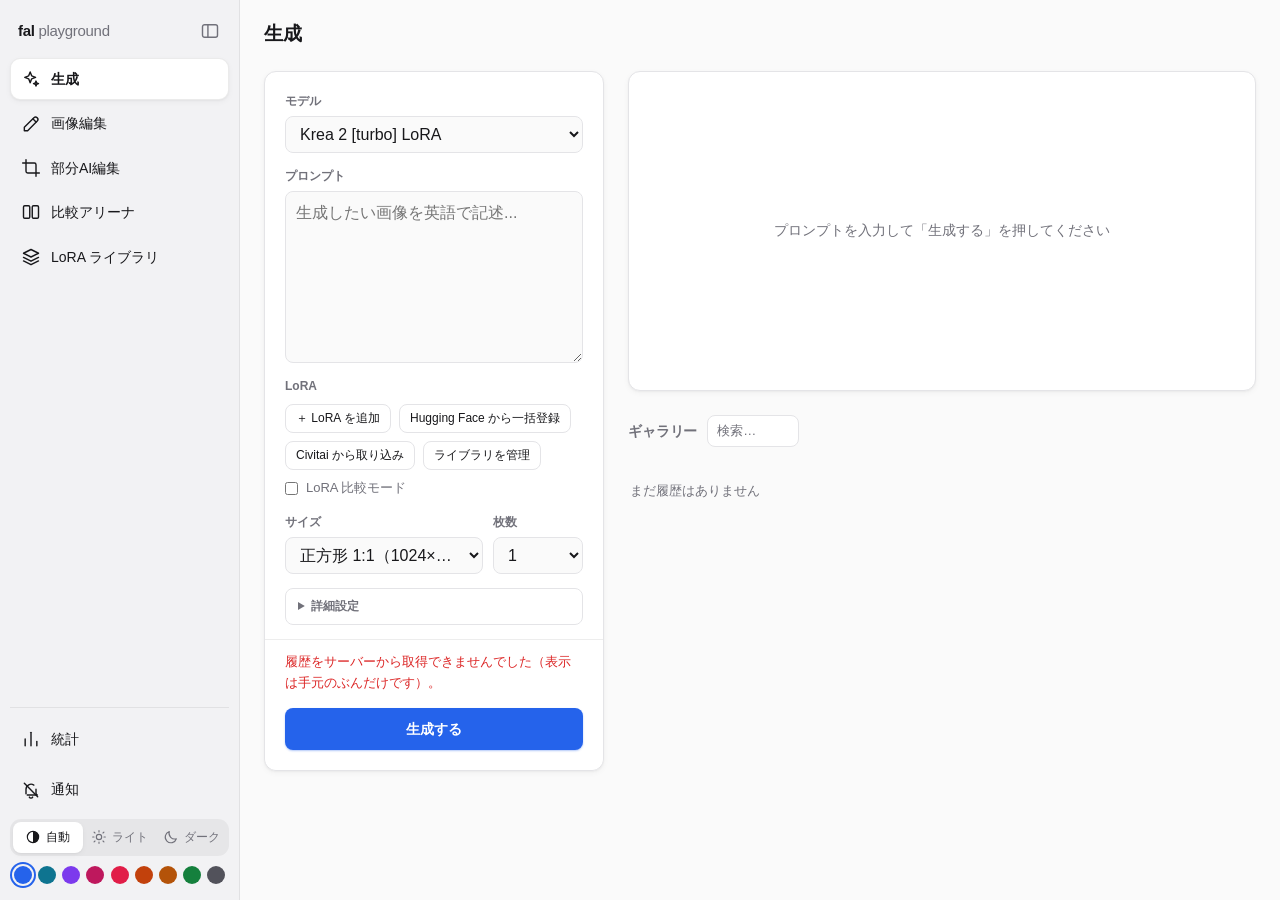
==== commit 8f5000df: "画像編集にも Modal のウォーム残り時間のリングを出す 生成画面にしか無かったので、画像編集で Modal のプロバイダ（Wan2.2 + VACE / LanPaint / Qwen-Image" ====
--- a/index.html
+++ b/index.html
@@ -38,6 +38,7 @@
 <script src="history-feed.js" defer></script>
 <script src="gallery-pager.js" defer></script>
 <script src="lightbox-zoom.js" defer></script>
+<script src="warm-ring.js" defer></script>
 <script src="swipe-nav.js" defer></script>
 <script src="modal-errors.js" defer></script>
 <script src="app.js" defer></script>
--- a/style.css
+++ b/style.css
@@ -175,6 +175,12 @@
 .shell-body {
   flex: 1;
   min-width: 0;
+  /* 折り返せない長い文字列（LoRA の URL など）が 1 か所でもはみ出すと、
+     ページ全体の幅が広がり、スマホでは縮小表示されて横にパンできてしまう。
+     個々の要素で折り返すのが本筋だが、取りこぼしても画面幅を超えないよう
+     ここで切っておく。clip はスクロール領域を作らないので、ページバーの
+     sticky や下部固定バー（fixed）には影響しない */
+  overflow-x: clip;
 }
 
 .sidebar {
@@ -625,8 +631,15 @@
   transition: border-color var(--dur-quick) ease, box-shadow var(--dur-quick) ease;
 }
 
-/* 縮めた select の文字は「…」で切る（ぶつ切りだと壊れて見える） */
-select { text-overflow: ellipsis; }
+/* 縮めた select の文字は「…」で切る（ぶつ切りだと壊れて見える）。
+   iOS Safari は箱を縮めても、選ばれている選択肢の文字を箱の外へはみ出した
+   ものとして扱い、ページの幅を広げてしまう（モデル欄で最も長い
+   「Krea 2 [turbo] 自前ホスト（Modal LanPaint 版・インペイントと共有）」を
+   選ぶと、縮小表示されて横にパンできた）。はみ出しは箱の中で切る */
+select {
+  overflow: hidden;
+  text-overflow: ellipsis;
+}
 
 input:focus, select:focus, textarea:focus {
   outline: none;
@@ -1331,9 +1344,13 @@
   word-break: break-word;
 }
 
+/* モデル名・LoRA のファイル名や URL は空白を含まず折り返せないことがある。
+   はみ出すとページ全体の幅が広がり、スマホで横にパンできてしまうため、
+   どこでも折り返せるようにする */
 .detail-meta .meta-line {
   font-size: 12px;
   color: var(--muted);
+  overflow-wrap: anywhere;
 }
 
 .detail-actions {
@@ -2641,7 +2658,7 @@
 
 .edit-result { padding: 20px; display: flex; flex-direction: column; gap: 12px; }
 .edit-result h3 { margin: 0; font-size: 15px; }
-.edit-result img { max-width: 100%; border-radius: 8px; }
+.edit-result img { max-width: 100%; border-radius: 8px; cursor: zoom-in; }
 
 a.dl-btn { display: inline-block; text-decoration: none; text-align: center; }
 
@@ -3406,6 +3423,7 @@
   gap: 6px;
 }
 .ie-result-card img {
+  cursor: zoom-in;
   width: 100%;
   max-height: 60vh;
   object-fit: contain;
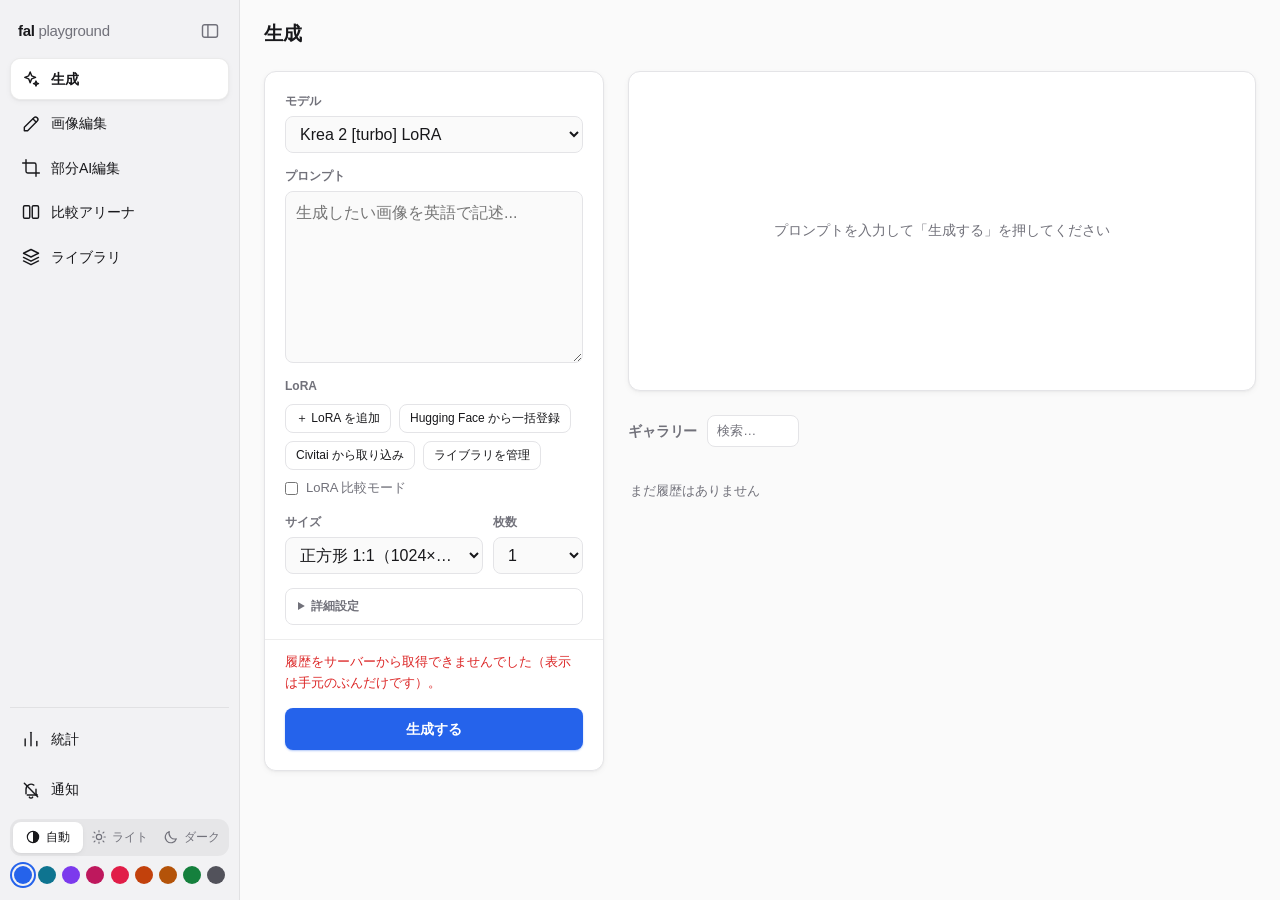
==== commit dec9dcfe: "ライブラリにモデル（チェックポイント）とエンドポイントを統合し、★と非表示を付けられるようにする - LoRA ライブラリ画面を「ライブラリ」にし、LoRA・モデル・エンドポイントを同じ一覧に並べる。" ====
--- a/index.html
+++ b/index.html
@@ -31,6 +31,8 @@
 </script>
 <script src="store.js" defer></script>
 <script src="lora-library.js" defer></script>
+<script src="ckpt-library.js" defer></script>
+<script src="endpoint-library.js" defer></script>
 <script src="sync-merge.js" defer></script>
 <script src="device-sync.js" defer></script>
 <script src="hf-import.js" defer></script>
--- a/style.css
+++ b/style.css
@@ -1003,7 +1003,8 @@
 }
 
 /* ---------- buttons ---------- */
-button { font: inherit; cursor: pointer; -webkit-tap-highlight-color: transparent; }
+/* 連打がダブルタップ拡大に取られないようにする（ピンチ拡大は残る） */
+button { font: inherit; cursor: pointer; -webkit-tap-highlight-color: transparent; touch-action: manipulation; }
 
 button:focus-visible, a.ghost-btn:focus-visible, a.nav-item:focus-visible {
   outline: 2px solid var(--accent);
@@ -3035,6 +3036,19 @@
 
 .lib-trigger-opts select { width: auto; }
 .lib-trigger-opts .check-row { color: var(--muted); }
+
+/* 展開しない行（エンドポイント）は、押せそうに見せない */
+.lib-card-head.static { cursor: default; }
+
+/* 種類（LoRA / モデル / エンドポイント）の絞り込み。ほかのチップと区別できるよう
+   少しだけ大きく、角を控えめにする */
+.lib-kinds .lib-kind-chip {
+  border-radius: 8px;
+  padding: 4px 12px;
+  font-size: 13px;
+}
+.lib-badge.kind-ckpt { color: #0e7490; border-color: color-mix(in srgb, #0e7490 35%, transparent); }
+.lib-badge.kind-endpoint { color: #7c3aed; border-color: color-mix(in srgb, #7c3aed 35%, transparent); }
 
 /* 非表示にしたものは、一覧でもそれと分かるように薄くする */
 .lib-card.is-hidden .lib-name { color: var(--muted); }
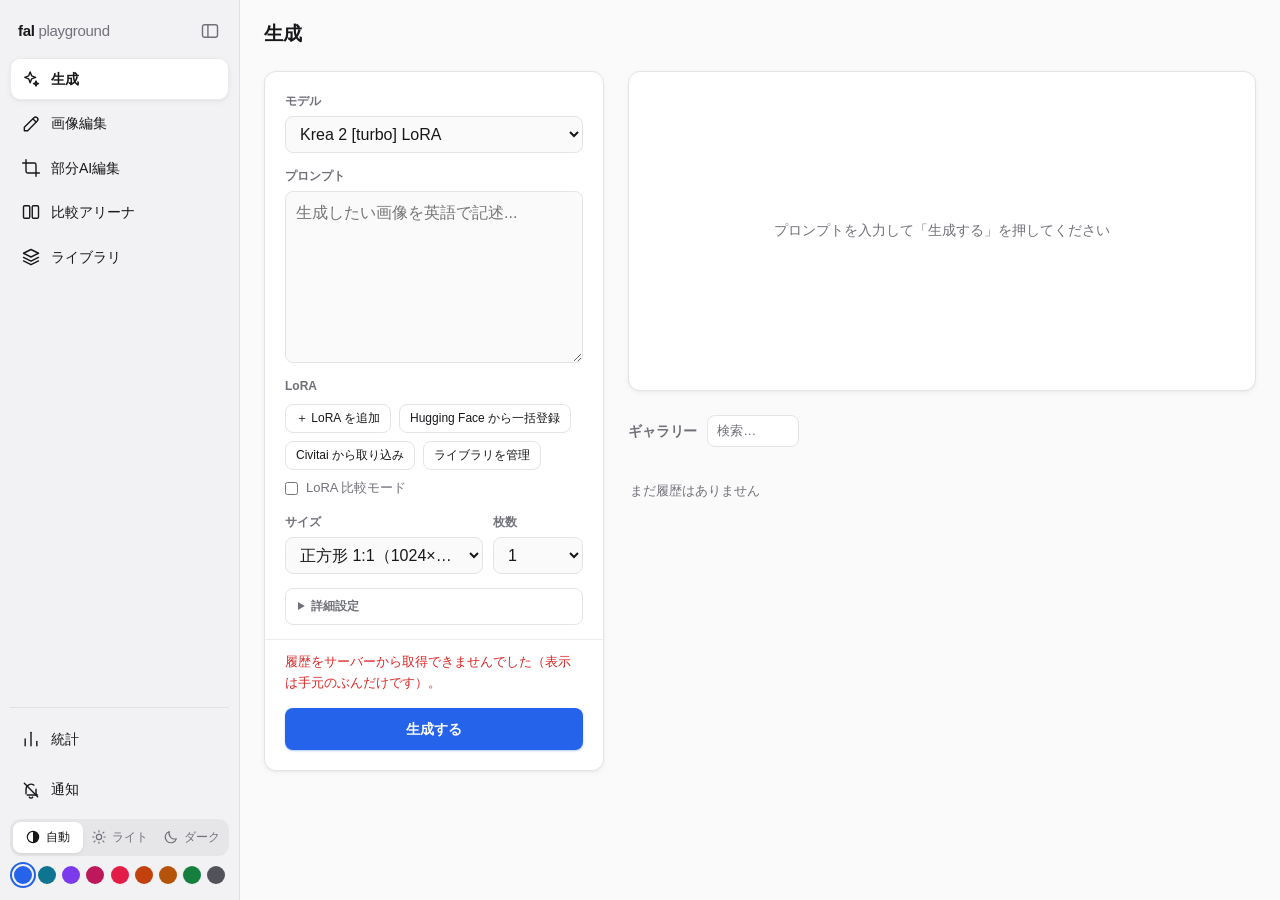
==== commit 052a2721: "詳細設定のサンプラー・スケジューラを自由入力からプルダウンにする ComfyUI の KSampler が受け付ける値（comfy/samplers.py の SAMPLER_NAMES / SCHE" ====
--- a/index.html
+++ b/index.html
@@ -168,11 +168,11 @@
         <div class="row" id="wanSamplerRow" hidden>
           <label class="field">
             <span class="label">サンプラー</span>
-            <input id="samplerName" type="text" placeholder="er_sde" spellcheck="false" autocomplete="off">
+            <select id="samplerName"></select>
           </label>
           <label class="field">
             <span class="label">スケジューラ</span>
-            <input id="scheduler" type="text" placeholder="simple" spellcheck="false" autocomplete="off">
+            <select id="scheduler"></select>
           </label>
           <label class="field num-field">
             <span class="label">denoise</span>
--- a/style.css
+++ b/style.css
@@ -432,12 +432,12 @@
 .theme-label { overflow: hidden; text-overflow: ellipsis; }
 
 /* ---------- ページバー ---------- */
-/* PC では画面名の見出しだけ。狭いときだけハンバーガー付きの固定バーになる */
+/* PC では画面名の見出しだけ。狭いときだけハンバーガー付きの固定バーになる。
+   幅は各画面の本文（main）と同じ最大幅・同じ左端に揃える */
 .pagebar {
   display: flex;
   align-items: center;
   gap: 8px;
-  max-width: 1400px;
   margin: 0 auto;
   padding: 22px 24px 0;
 }
@@ -447,6 +447,13 @@
 [data-page="imgedit.html"] .pagebar { max-width: 860px; }
 [data-page="imgedit.html"] .pagebar,
 [data-page="library.html"] .pagebar { padding-inline: 16px; }
+
+/* 大きなディスプレイでは、1 列のフォームを無理に引き伸ばさず 2 列にする
+   （画像編集・ライブラリ）。幅の値は下の .ie-main / .lib-main と揃える */
+@media (min-width: 1600px) {
+  [data-page="imgedit.html"] .pagebar { max-width: 1920px; }
+  [data-page="library.html"] .pagebar { max-width: 1560px; }
+}
 
 .pagebar-title {
   margin: 0;
@@ -547,14 +554,19 @@
 /* 列は minmax(0, 1fr) にする。1fr だけだと最小幅が auto になり、
    折り返せない中身（select の長いモデル名など）の固有幅で列が
    ビューポートより広がってページ全体が横にはみ出す（スマホで
-   縮小表示・右に余白ができる）ため */
+   縮小表示・右に余白ができる）ため。
+   最大幅は付けない。右列は結果とギャラリー（自動で列が増える）なので、
+   大きなディスプレイでは左右に余白を残すより画面いっぱいに使うほうがよい */
 .layout {
   display: grid;
   grid-template-columns: 340px minmax(0, 1fr);
   gap: 24px;
-  max-width: 1400px;
-  margin: 0 auto;
   padding: 24px;
+}
+
+/* 横に余裕があるときは、操作パネルも少し広げて長いモデル名やボタン列を折り返しにくくする */
+@media (min-width: 1800px) {
+  .layout { grid-template-columns: 380px minmax(0, 1fr); }
 }
 
 @media (max-width: 900px) {
@@ -1687,6 +1699,8 @@
 
 .hf-search input { flex: 1; min-width: 0; }
 
+.hf-owner-field select { width: 100%; }
+
 .hf-list {
   display: flex;
   flex-direction: column;
@@ -2057,9 +2071,8 @@
 }
 
 /* ---------- arena（LoRA 比較アリーナ / arena.html） ---------- */
+/* 生成画面と同じく最大幅は付けない（セッション一覧・投票の画像は広いほど見やすい） */
 .arena-main {
-  max-width: 1400px;
-  margin: 0 auto;
   padding: 24px;
 }
 
@@ -2970,6 +2983,17 @@
   gap: 10px;
 }
 
+/* 大きなディスプレイでは 2 列に並べる。1 列のまま広げると、名前と右端のバッジが
+   離れすぎて読みにくい。開いたカードは同じ行の隣を引き伸ばさないよう上揃えにする */
+@media (min-width: 1600px) {
+  .lib-main { max-width: 1560px; }
+  .lib-list {
+    display: grid;
+    grid-template-columns: repeat(2, minmax(0, 1fr));
+    align-items: start;
+  }
+}
+
 .lib-card {
   background: var(--panel);
   border: 1px solid var(--border);
@@ -3185,6 +3209,27 @@
   display: flex;
   flex-direction: column;
   gap: 16px;
+}
+
+/* 大きなディスプレイでは左に入力（画像・指示）、右に出力（結果・履歴）の 2 列にする。
+   狭いときは .ie-col を display: contents にして、従来どおり 1 列に流す */
+.ie-col { display: contents; }
+
+@media (min-width: 1600px) {
+  .ie-main {
+    max-width: 1920px;
+    display: grid;
+    grid-template-columns: repeat(2, minmax(0, 1fr));
+    gap: 16px 24px;
+    align-items: start;
+  }
+
+  .ie-col {
+    display: flex;
+    flex-direction: column;
+    gap: 16px;
+    min-width: 0;
+  }
 }
 
 .ie-panel {
@@ -3392,6 +3437,19 @@
   display: flex;
   flex-direction: column;
   gap: 8px;
+}
+
+/* 2 列のときは、実行ボタンと順番待ちを入力側（左列）の真下に揃える。
+   本文と同じ列割りの grid にして、中身を 1 列目に置く（本文の左右 16px ぶんを引いた幅） */
+@media (min-width: 1600px) {
+  .ie-run-inner {
+    max-width: calc(1920px - 32px);
+    display: grid;
+    grid-template-columns: repeat(2, minmax(0, 1fr));
+    gap: 8px 24px;
+  }
+
+  .ie-run-inner > * { grid-column: 1; }
 }
 
 .ie-run .primary-btn { width: 100%; }
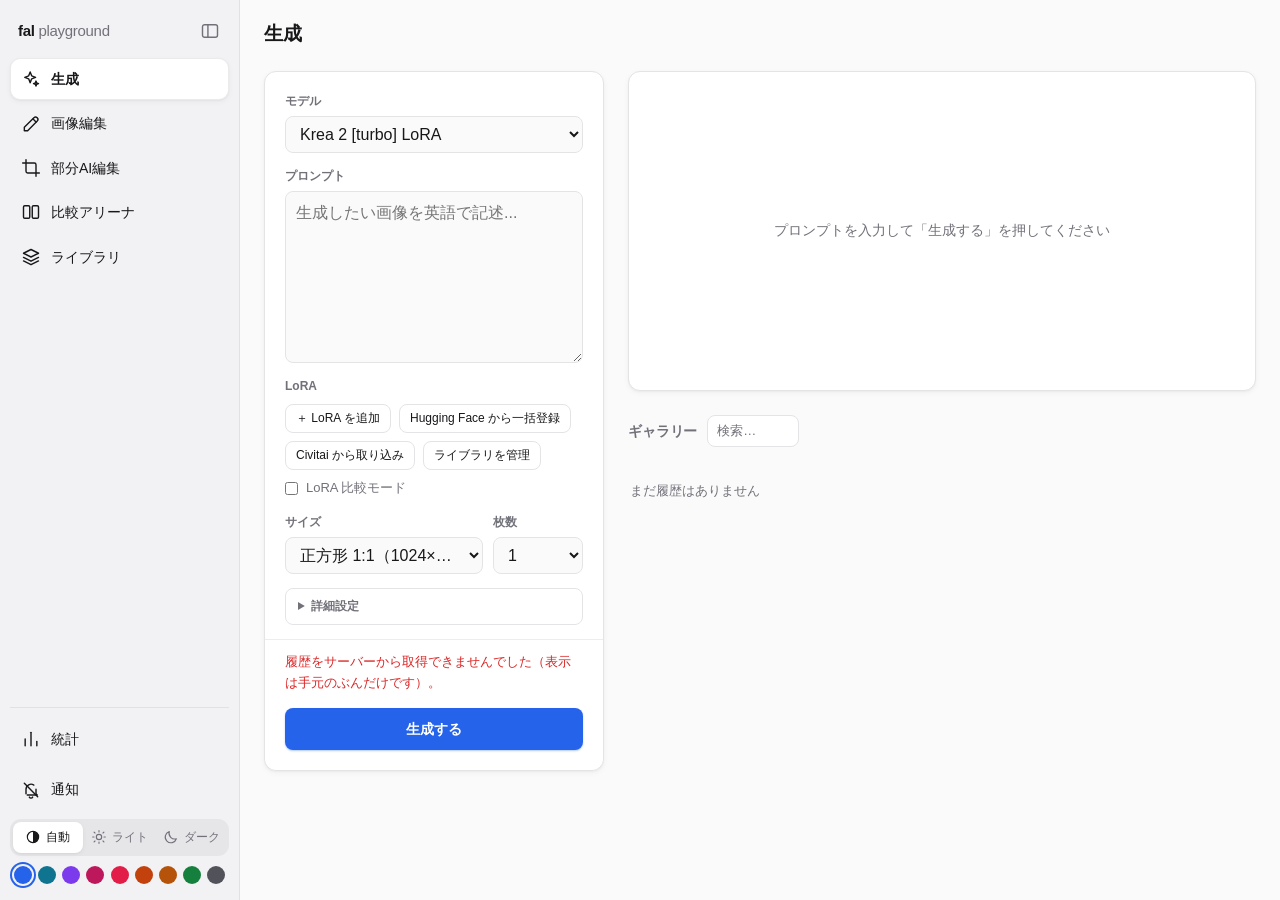
==== commit ff0dca77: "feat: 生成ボタンの長押しでクリップボードの内容をプロンプトに入れて生成する 長押しで「クリップボードから生成」に表示が変わり、離すとクリップボードを読んで プロンプト欄を書き換えてから生成する。" ====
--- a/index.html
+++ b/index.html
@@ -86,6 +86,13 @@
       <textarea id="prompt" rows="6" placeholder="生成したい画像を英語で記述..." spellcheck="false"></textarea>
     </label>
 
+    <!-- negative prompt を受け付けるモデル（Modal の Qwen 2.1 / FLUX 3 Klein / MOSS-Image）だけ出す。空欄は送らない -->
+    <label class="field prompt-field negative-field" id="negativeField" hidden>
+      <span class="label">ネガティブプロンプト</span>
+      <textarea id="negativePrompt" rows="2" placeholder="空欄で未指定" spellcheck="false"></textarea>
+      <span class="hint" id="negativeHint"></span>
+    </label>
+
     <details class="field lora-accordion" id="loraField" hidden open>
       <summary class="label" id="loraLabel">LoRA</summary>
       <div id="loraList" class="lora-list"></div>
@@ -124,6 +131,15 @@
     </div>
 
     <div class="field custom-size" id="customSizeField" hidden>
+      <div class="size-ratio-row">
+        <label class="size-ratio">
+          <span class="label">アスペクト比</span>
+          <select id="customRatio"></select>
+        </label>
+        <label class="size-lock" title="チェック中は、幅か高さを変えるともう一方が比率に合わせて変わります">
+          <input type="checkbox" id="customRatioLock"> 比率を固定
+        </label>
+      </div>
       <div class="size-inputs">
         <label class="size-dim">
           <span class="label">幅</span>
@@ -192,7 +208,7 @@
 
     <div class="generate-area">
       <div class="generate-row">
-        <button id="generateBtn" class="primary-btn">生成する</button>
+        <button id="generateBtn" class="primary-btn" title="長押しすると、クリップボードの内容をプロンプトに入れて生成します">生成する</button>
         <!-- Modal 版のウォーム残り時間。減っていくリングだけで、秒数は出さない -->
         <span id="warmRing" class="warm-ring" role="img" hidden>
           <svg viewBox="0 0 24 24" aria-hidden="true">
--- a/style.css
+++ b/style.css
@@ -953,10 +953,32 @@
 .gallery-item.external,
 .gallery-item.external:hover { border-color: var(--warn); }
 
-.external-badge {
+/* カード左上の印（比較・未取り込み）。右上は「…」メニューのボタンが使う */
+.gallery-item .badges {
   position: absolute;
   top: 6px;
-  right: 6px;
+  left: 6px;
+  right: 40px;
+  display: flex;
+  flex-wrap: wrap;
+  gap: 4px;
+  pointer-events: none;
+}
+
+/* 印は 1 行で出す（カードが狭いと「未取り込 / み」のように折り返していた） */
+.gallery-item .badges > span {
+  white-space: nowrap;
+  max-width: 100%;
+  overflow: hidden;
+  text-overflow: ellipsis;
+}
+
+@media (max-width: 430px) {
+  .gallery-item .badges { right: 38px; }
+  .gallery-item .badges > span { font-size: 10px; padding: 2px 5px; }
+}
+
+.external-badge {
   background: var(--warn);
   color: #ffffff;
   font-size: 11px;
@@ -966,9 +988,6 @@
 }
 
 .compare-badge {
-  position: absolute;
-  top: 6px;
-  left: 6px;
   background: var(--accent);
   color: var(--accent-text);
   font-size: 11px;
@@ -989,6 +1008,37 @@
   display: flex;
   align-items: flex-end;
   gap: 8px;
+}
+
+.size-ratio-row {
+  display: flex;
+  align-items: flex-end;
+  gap: 10px;
+}
+
+.size-ratio {
+  flex: 1;
+  min-width: 0;
+  display: flex;
+  flex-direction: column;
+  gap: 5px;
+}
+
+.size-lock {
+  display: flex;
+  align-items: center;
+  gap: 6px;
+  min-height: 36px;
+  font-size: 13px;
+  color: var(--muted);
+  cursor: pointer;
+  white-space: nowrap;
+}
+
+.size-lock input {
+  width: auto;
+  margin: 0;
+  accent-color: var(--accent);
 }
 
 .size-dim {
@@ -1114,6 +1164,18 @@
 
 .generate-row .primary-btn { flex: 1; min-width: 0; }
 
+/* 生成ボタンは長押しでクリップボードから生成する。iOS の長押しで文字選択や
+   メニューが出ないようにし、「離せば貼り付けて生成」になったら色で知らせる */
+#generateBtn {
+  -webkit-touch-callout: none;
+  -webkit-user-select: none;
+  user-select: none;
+}
+#generateBtn.long-armed {
+  background: var(--accent-hover);
+  box-shadow: 0 0 0 3px color-mix(in srgb, var(--accent) 40%, transparent);
+}
+
 /* ウォームの残り時間。秒数は出さず、リングが減るだけ（急かさないため）。
    残り 30 秒で黄、10 秒で赤。冷えているときは輪郭だけ残す */
 .warm-ring {
@@ -1365,6 +1427,8 @@
   color: var(--muted);
   overflow-wrap: anywhere;
 }
+/* LoRA のキー外れなど、結果に添える注意 */
+.detail-meta .meta-line.warn { color: var(--warn); }
 
 .detail-actions {
   display: flex;
@@ -1554,9 +1618,91 @@
   color: var(--muted);
 }
 
+/* 部分AI編集（edit.js）のカード下の操作。生成画面のカードは「…」メニューに移した */
 .gallery-item .actions {
   display: flex;
   gap: 4px;
+}
+
+/* サムネ右上の「…」。押すと再利用・削除のメニュー（app.js の openHistoryMenu） */
+.gallery-item .item-menu-btn {
+  position: absolute;
+  top: 4px;
+  right: 4px;
+  width: 30px;
+  height: 30px;
+  padding: 0;
+  display: grid;
+  place-items: center;
+  border: none;
+  border-radius: 999px;
+  background: rgb(0 0 0 / 0.45);
+  color: #ffffff;
+  font-size: 18px;
+  line-height: 1;
+  cursor: pointer;
+  -webkit-backdrop-filter: blur(6px);
+  backdrop-filter: blur(6px);
+  transition: opacity var(--dur-quick) ease, background var(--dur-quick) ease;
+}
+
+.gallery-item .item-menu-btn:hover,
+.gallery-item.menu-open .item-menu-btn { background: rgb(0 0 0 / 0.7); }
+
+.gallery-item .item-menu-btn:focus-visible {
+  outline: 2px solid var(--accent);
+  outline-offset: 1px;
+}
+
+/* マウスのある環境では、カードに載せたとき・開いているときだけ出す（サムネを隠さない）。
+   タッチ端末では常に出す（ホバーが無いので、出さないと押せない） */
+@media (hover: hover) {
+  .gallery-item .item-menu-btn { opacity: 0; }
+  .gallery-item:hover .item-menu-btn,
+  .gallery-item:focus-within .item-menu-btn,
+  .gallery-item.menu-open .item-menu-btn { opacity: 1; }
+}
+
+.history-menu {
+  position: fixed;
+  z-index: 90;
+  min-width: 180px;
+  padding: 4px;
+  background: var(--panel);
+  border: 1px solid var(--border);
+  border-radius: 10px;
+  box-shadow: var(--shadow-floating);
+  display: flex;
+  flex-direction: column;
+}
+
+.history-menu[hidden] { display: none; }
+
+.history-menu-item {
+  appearance: none;
+  border: none;
+  background: transparent;
+  color: var(--text);
+  text-align: left;
+  font: inherit;
+  font-size: 14px;
+  padding: 9px 12px;
+  border-radius: 6px;
+  cursor: pointer;
+}
+
+.history-menu-item:hover,
+.history-menu-item:focus-visible {
+  background: var(--nav-hover);
+  outline: none;
+}
+
+.history-menu-item.danger { color: var(--danger); }
+
+.history-menu-sep {
+  height: 1px;
+  margin: 4px 6px;
+  background: var(--border);
 }
 
 .gallery-empty {
@@ -1588,6 +1734,10 @@
 .lightbox img {
   max-width: 100%;
   max-height: 100%;
+  /* 等倍の大きさは、読み込めたら lightbox-zoom.js が px で width / height に入れる
+     （iOS Safari で生成直後の 1 回目だけ小さく出る崩れを避けるため）。
+     次の画像の読み込み中は前の画像の大きさが残るので、縦横比が違っても歪ませない */
+  object-fit: contain;
   border-radius: 8px;
   box-shadow: var(--shadow-floating);
   animation: rise-in var(--dur-move) var(--spring) backwards;
@@ -2058,11 +2208,12 @@
   /* HF 一覧の行はタップしやすい高さにする */
   .hf-item { padding: 12px 10px; }
 
-  /* カード上の小さい削除ボタンは誤タップの元なので詳細側に移す */
+  .gallery-item:active { border-color: var(--muted); }
+
+  .mobile-only { display: inline-block; }
+
+  /* カード上の小さい削除ボタンは誤タップの元なので詳細側に移す（部分AI編集） */
   .gallery-item .actions { display: none; }
-  .gallery-item:active { border-color: var(--muted); }
-
-  .mobile-only { display: inline-block; }
 
   .lightbox {
     padding: calc(16px + env(safe-area-inset-top)) 16px
@@ -2446,6 +2597,18 @@
 }
 
 .scale-field { max-width: 110px; }
+
+/* 全員に付ける LoRA（共通）の行: LoRA の選択 + scale + 削除 */
+.common-lora-list { display: flex; flex-direction: column; gap: 6px; }
+.common-lora-list:empty { display: none; }
+.common-lora-row { display: flex; align-items: center; gap: 8px; }
+.common-lora-row select { flex: 1; min-width: 0; }
+.common-lora-row input[type="number"] { width: 72px; flex-shrink: 0; }
+.common-lora-row button { flex-shrink: 0; }
+
+/* 共通 LoRA に置いたものは上乗せの候補から外す（同じ LoRA を 2 回付けない） */
+.plist label.plist-common { opacity: 0.45; cursor: default; }
+.baseline-row { margin-top: 8px; font-size: 13px; }
 
 @media (max-width: 430px) {
   .arena-main { padding: 16px; }
@@ -2721,6 +2884,10 @@
 
 /* 追加プロンプトは書き足し用なので、編集プロンプトより浅く見せる */
 .extra-prompt-field textarea { min-height: 56px; }
+
+/* ネガティブプロンプトも短く書くことが多いので浅く見せる */
+.negative-field textarea { min-height: 56px; }
+.negative-field .hint { font-size: 12px; color: var(--muted); }
 
 /* 名前欄の候補リスト（登録済みの名前を入力中に出す）。
    入力欄のすぐ下に浮かせる。項目数が多いときはこの中でスクロールさせる */
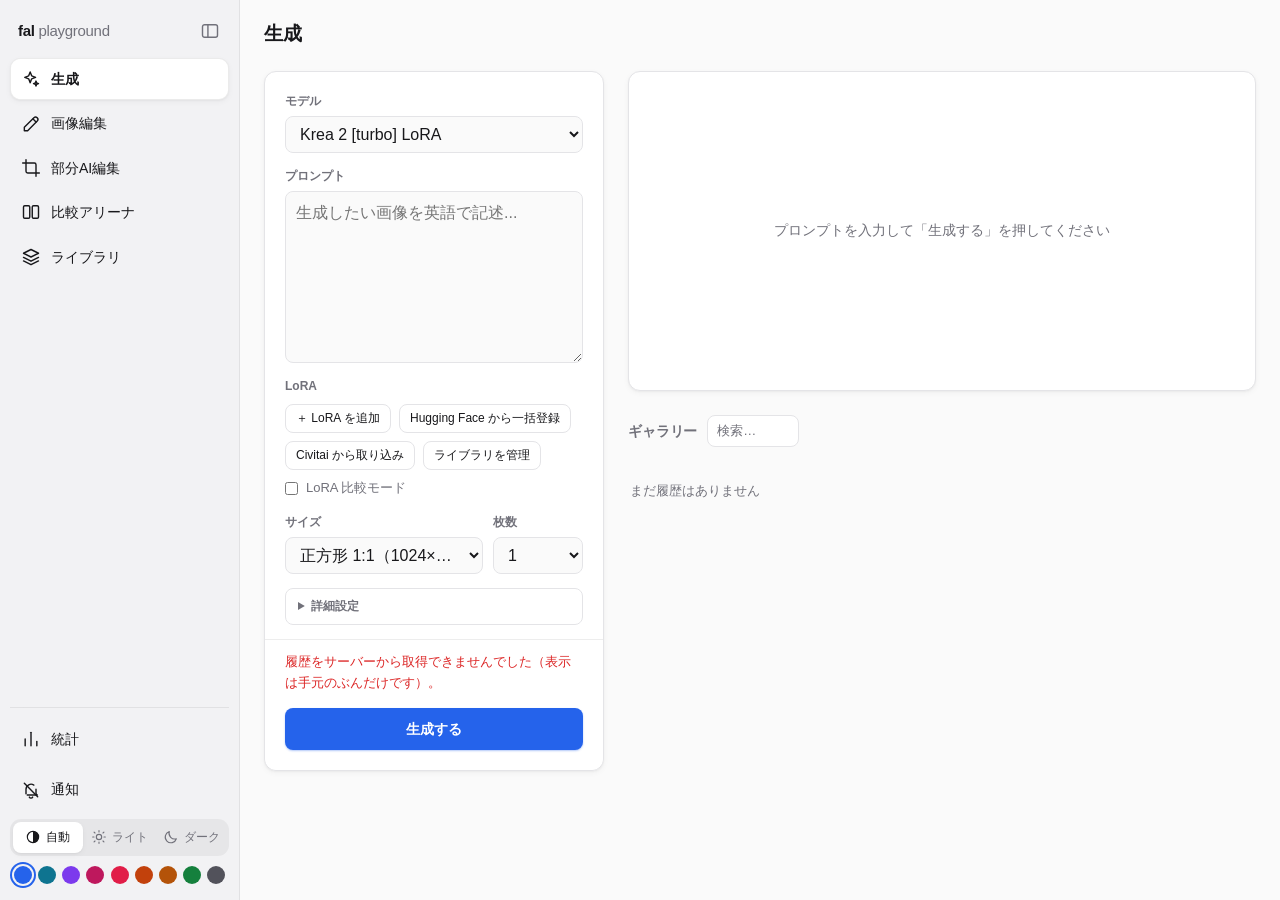
==== commit 65775029: "feat: カスタム解像度の上限（2048）を撤廃し、10 MP 超は生成前に確認する 8 の倍数・256 以上という下限と丸めはそのまま。大きすぎる指定は打ち間違いの ことが多く、料金や待ち時間も跳" ====
--- a/index.html
+++ b/index.html
@@ -143,16 +143,16 @@
       <div class="size-inputs">
         <label class="size-dim">
           <span class="label">幅</span>
-          <input id="customWidth" type="number" min="256" max="2048" step="8" value="1280">
+          <input id="customWidth" type="number" min="256" step="8" value="1280">
         </label>
         <button id="swapSizeBtn" class="ghost-btn icon-btn" type="button" title="幅と高さを入れ替え" aria-label="幅と高さを入れ替え">⇄</button>
         <label class="size-dim">
           <span class="label">高さ</span>
-          <input id="customHeight" type="number" min="256" max="2048" step="8" value="720">
+          <input id="customHeight" type="number" min="256" step="8" value="720">
         </label>
       </div>
       <div class="size-hint">
-        <span>8 の倍数・256〜2048</span>
+        <span>8 の倍数・256 以上</span>
         <span id="mpReadout"></span>
       </div>
     </div>
